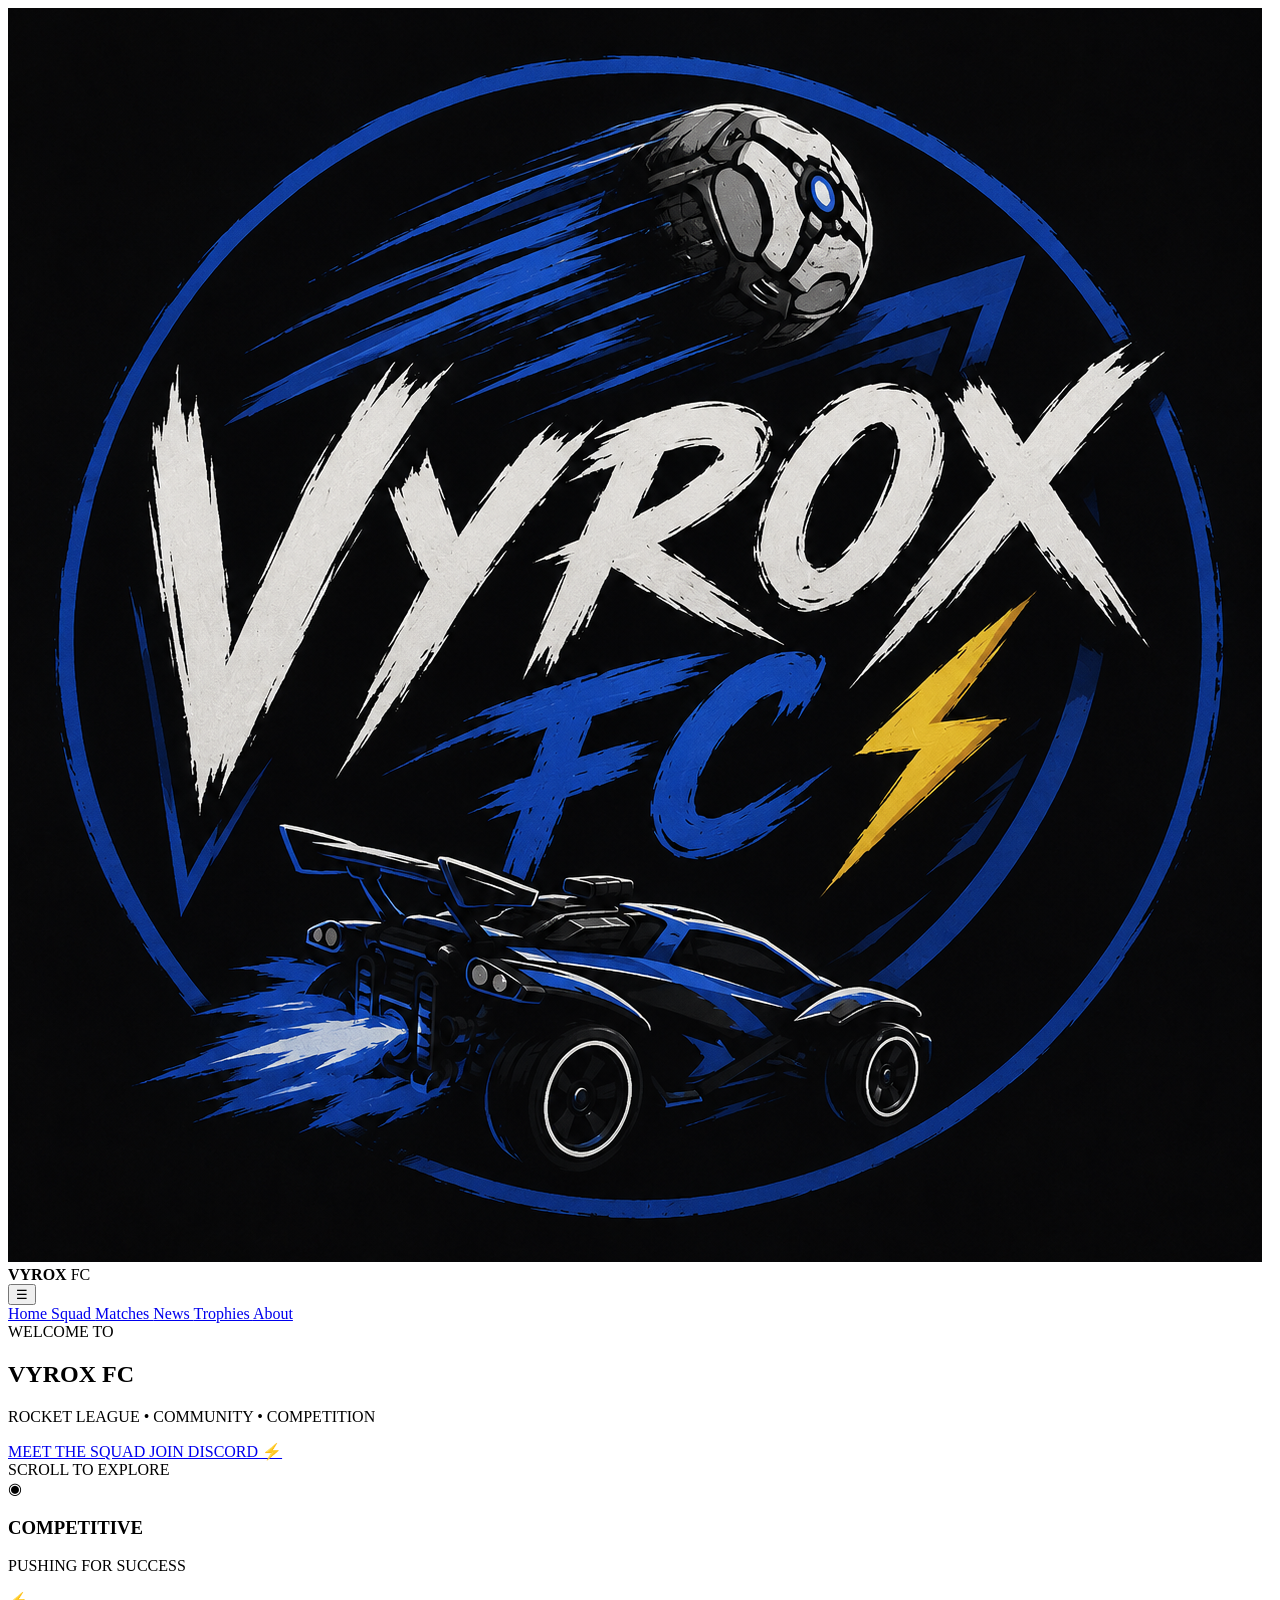
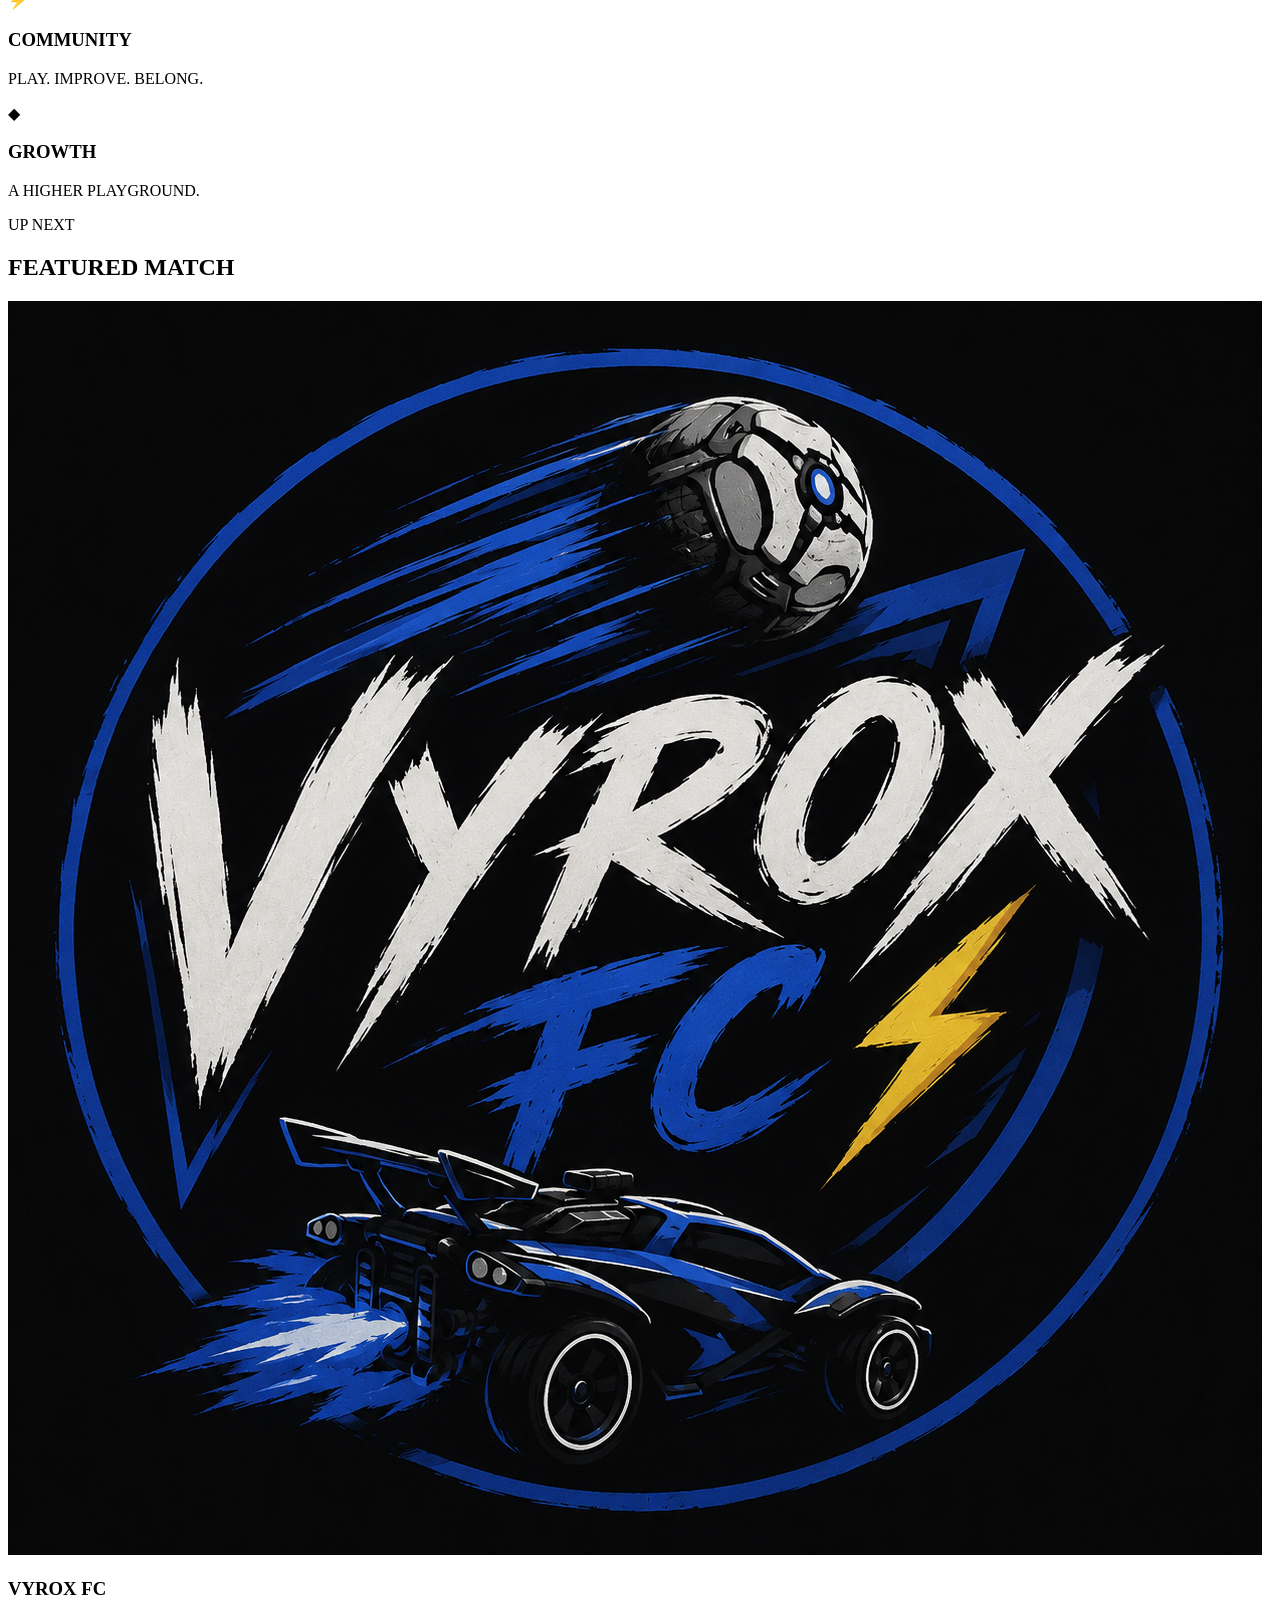
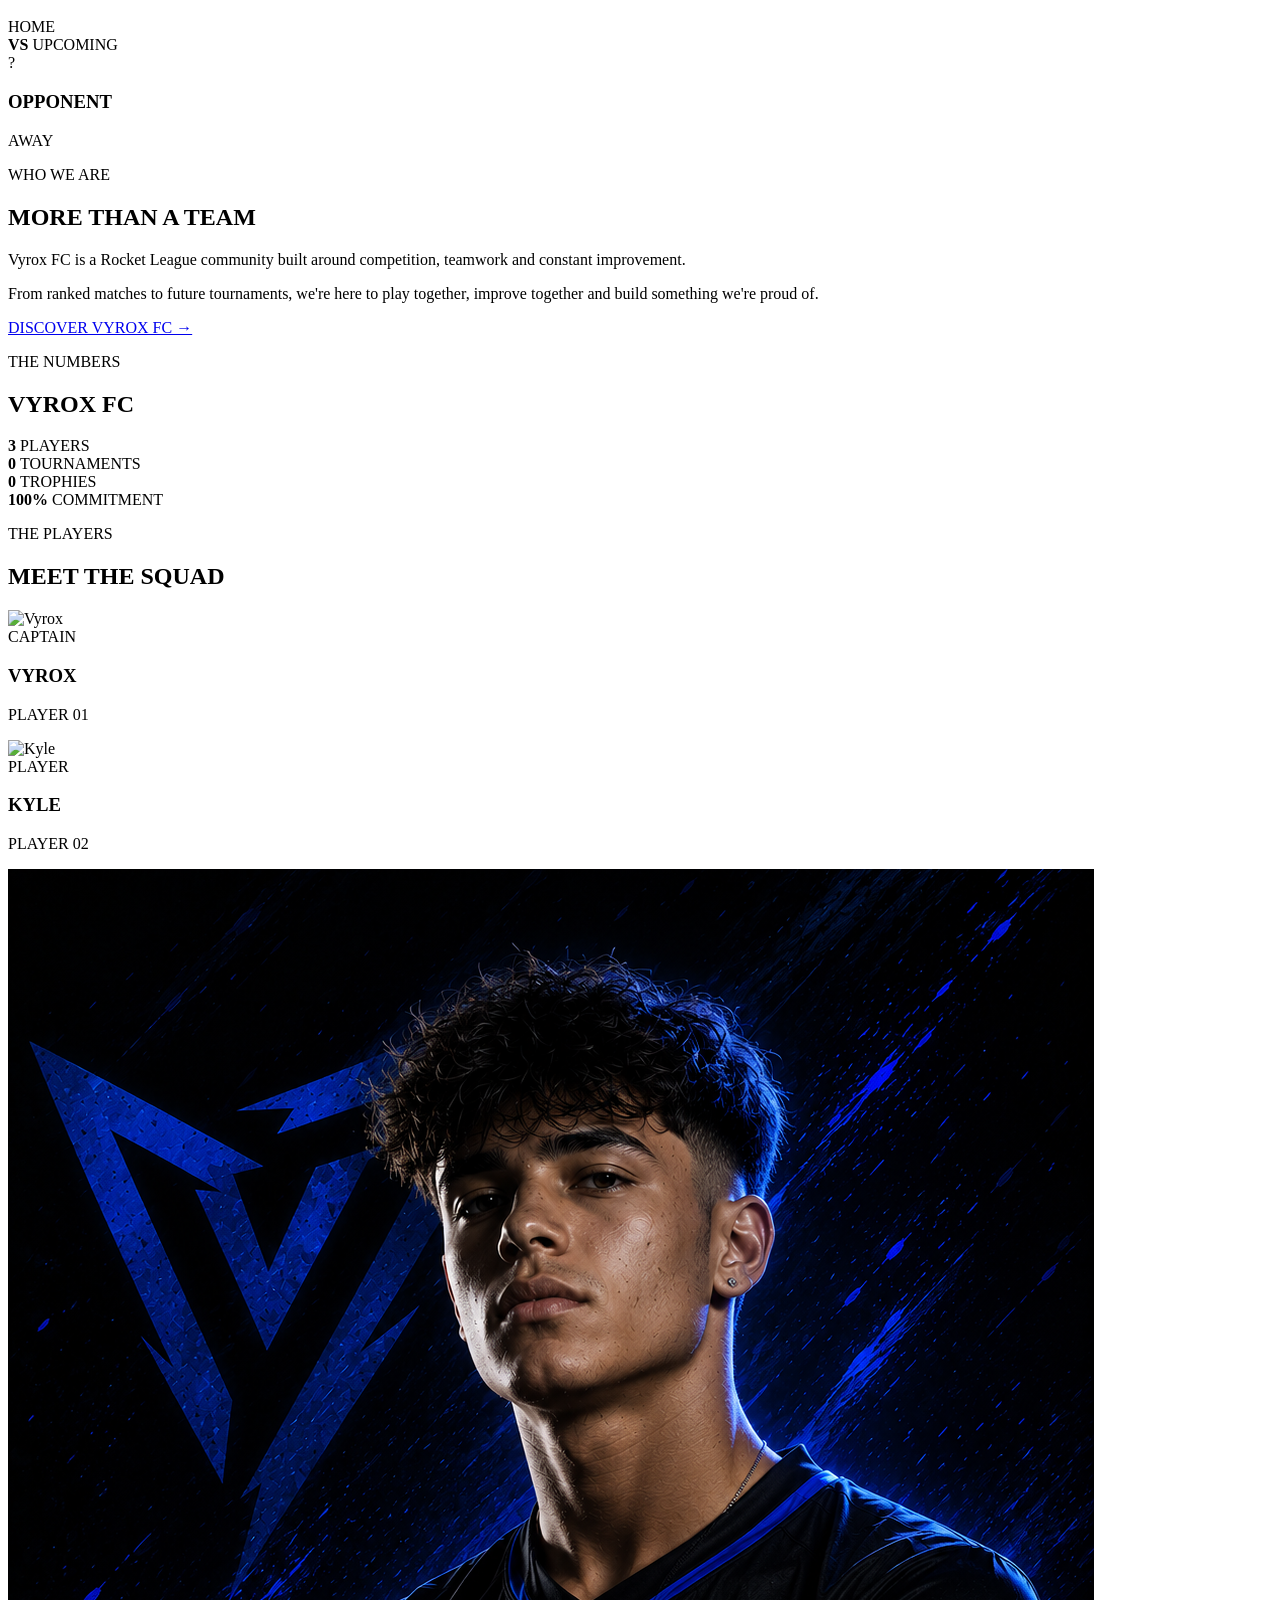
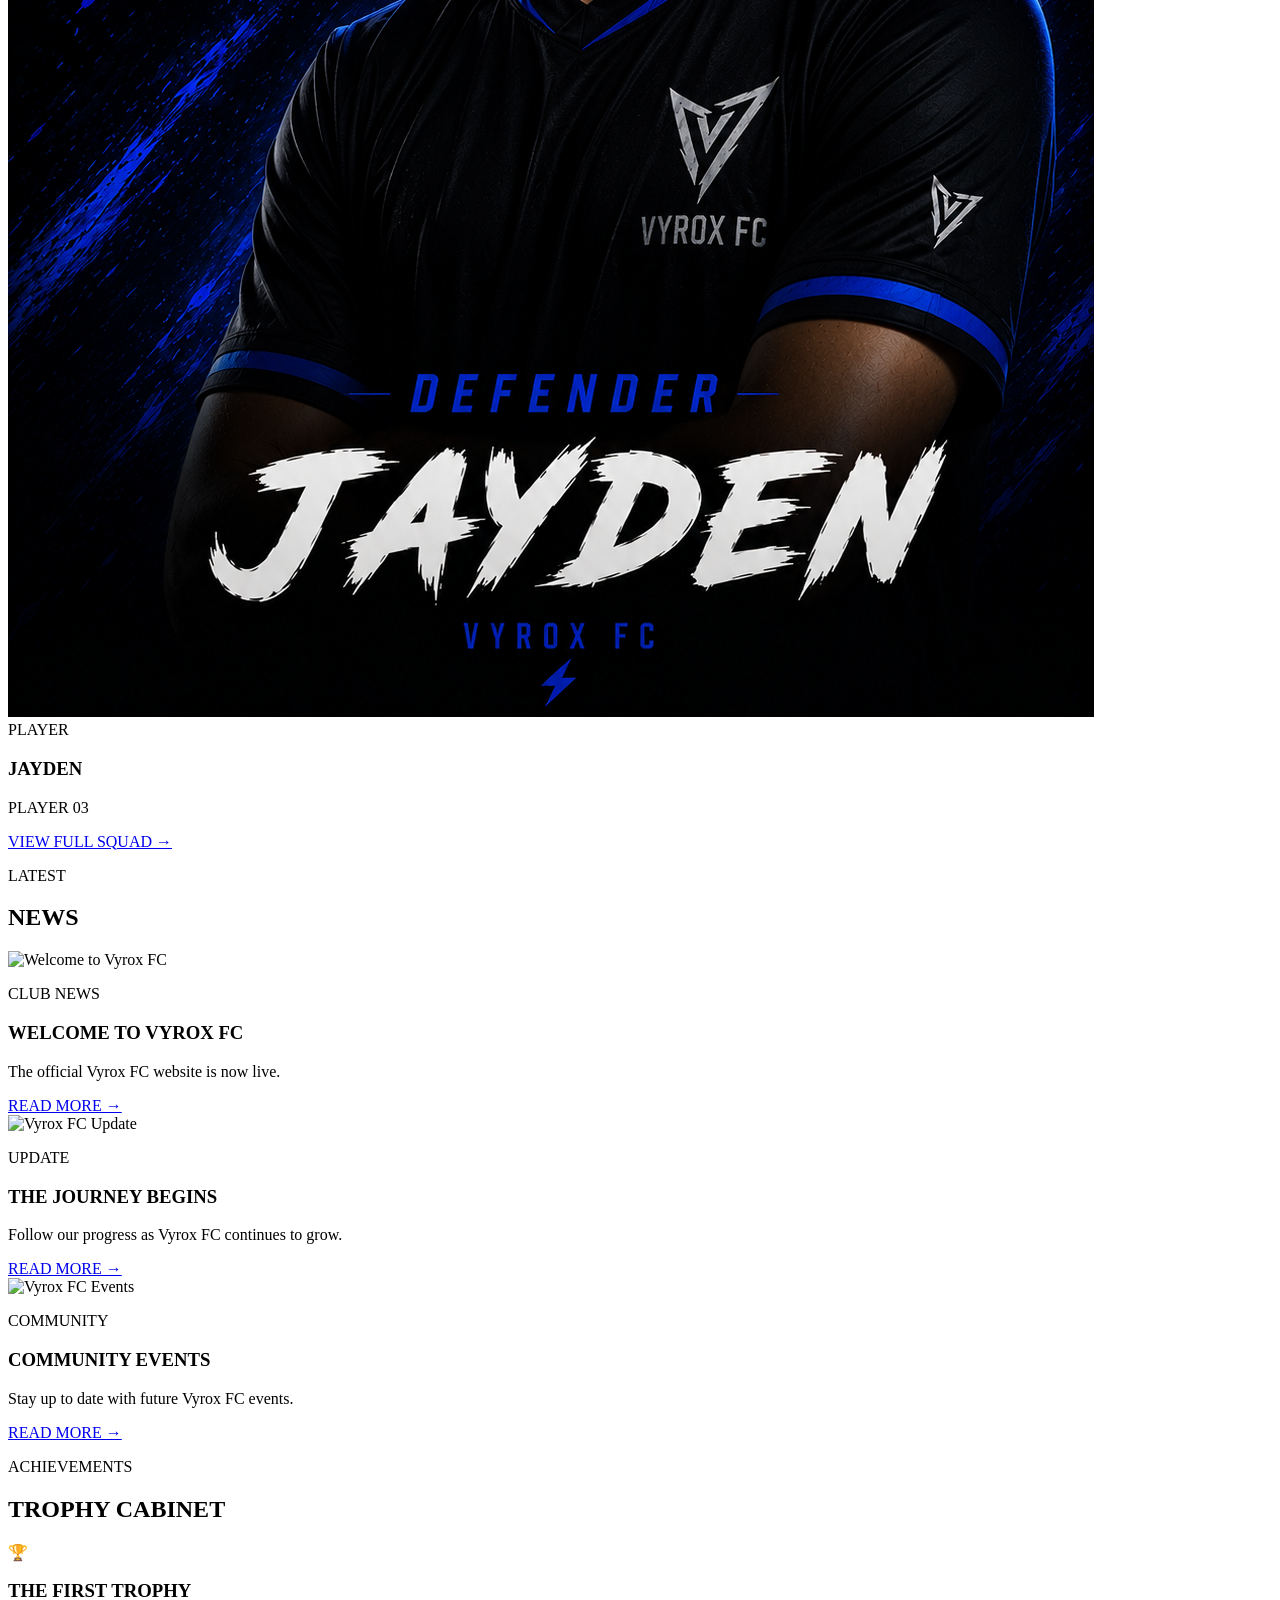
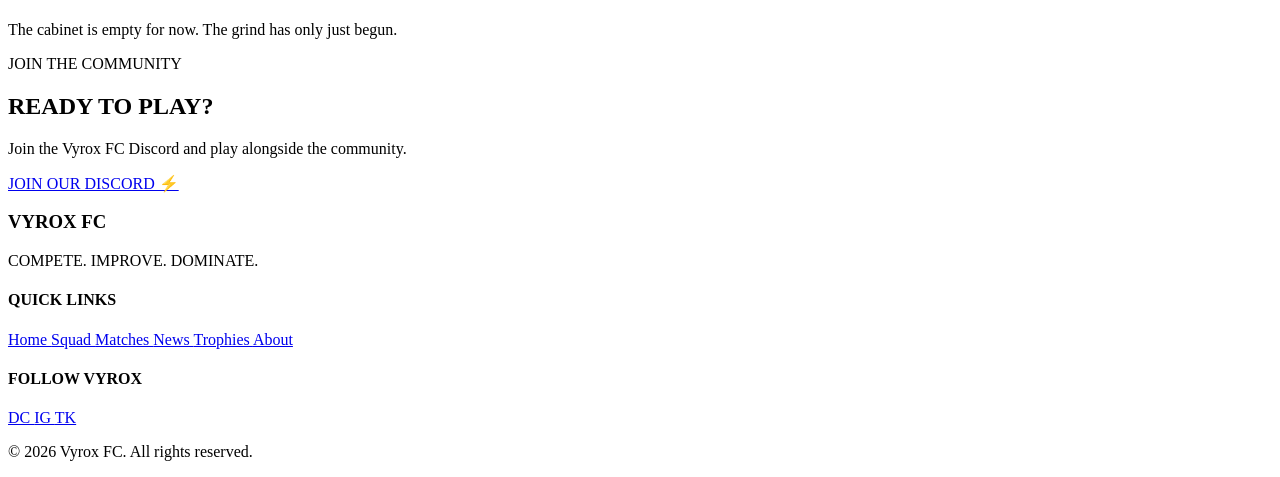
==== index.html @ d08faeb5 "Rename Index.html to index.html" ====
<!DOCTYPE html>
<html lang="en">

<head>
    <meta charset="UTF-8">

    <meta name="viewport"
        content="width=device-width, initial-scale=1.0">

    <title>Vyrox FC | Home</title>

    <link rel="stylesheet"
        href="css/Style.css">
</head>


<body>

<!-- =====================================================
     NAVIGATION
     ===================================================== -->

<nav>

    <div class="logo">

        <img src="Images/vyrox-logo.png"
            alt="Vyrox FC Logo">

        <div class="logo-wordmark">

            <strong>VYROX</strong>

            <span>FC</span>

        </div>

    </div>


    <button class="menu-toggle"
        onclick="toggleMenu()"
        aria-label="Open menu">

        ☰

    </button>


    <div class="nav-links"
        id="navLinks">

        <a href="index.html"
            class="active">
            Home
        </a>

        <a href="squad.html">
            Squad
        </a>

        <a href="matches.html">
            Matches
        </a>

        <a href="news.html">
            News
        </a>

        <a href="trophies.html">
            Trophies
        </a>

        <a href="about.html">
            About
        </a>

    </div>

</nav>


<!-- =====================================================
     HERO
     ===================================================== -->

<section class="hero">

    <div class="hero-background"></div>

    <div class="hero-glow"></div>


    <div class="hero-content reveal">

        <div class="hero-small">
            WELCOME TO
        </div>


        <h1>
            VYROX <span>FC</span>
        </h1>


        <p class="hero-tagline">
            ROCKET LEAGUE • COMMUNITY • COMPETITION
        </p>


        <div class="hero-buttons">

            <a href="squad.html"
                class="hero-button">
                MEET THE SQUAD
            </a>


            <a href="https://discord.gg/BuB2bfwPV"
                class="hero-button secondary-button"
                target="_blank">

                JOIN DISCORD ⚡

            </a>

        </div>

    </div>


    <div class="hero-car">

        <div class="car-glow"></div>

        <div class="car-shape"></div>

        <div class="boost-effect"></div>

    </div>


    <div class="hero-scroll">

        <span>
            SCROLL TO EXPLORE
        </span>

        <div></div>

    </div>

</section>


<!-- =====================================================
     FEATURE STRIP
     ===================================================== -->

<section class="feature-strip">

    <div class="feature-item">

        <div class="feature-icon">
            ◉
        </div>

        <div>

            <h3>
                COMPETITIVE
            </h3>

            <p>
                PUSHING FOR SUCCESS
            </p>

        </div>

    </div>


    <div class="feature-item">

        <div class="feature-icon">
            ⚡
        </div>

        <div>

            <h3>
                COMMUNITY
            </h3>

            <p>
                PLAY. IMPROVE. BELONG.
            </p>

        </div>

    </div>


    <div class="feature-item">

        <div class="feature-icon">
            ◆
        </div>

        <div>

            <h3>
                GROWTH
            </h3>

            <p>
                A HIGHER PLAYGROUND.
            </p>

        </div>

    </div>

</section>


<!-- =====================================================
     FEATURED MATCH
     ===================================================== -->

<section class="featured-match">

    <div class="featured-match-content">

        <p class="section-label">
            UP NEXT
        </p>

        <h2>
            FEATURED MATCH
        </h2>


        <div class="featured-teams">


            <div class="featured-team">

                <img src="Images/vyrox-logo.png"
                    alt="Vyrox FC">

                <h3>
                    VYROX FC
                </h3>

                <span>
                    HOME
                </span>

            </div>


            <div class="featured-vs">

                <strong>
                    VS
                </strong>

                <span>
                    UPCOMING
                </span>

            </div>


            <div class="featured-team">

                <div class="opponent-logo">
                    ?
                </div>

                <h3>
                    OPPONENT
                </h3>

                <span>
                    AWAY
                </span>

            </div>

        </div>

    </div>

</section>


<!-- =====================================================
     ABOUT
     ===================================================== -->

<section class="about-preview">

    <div class="about-content">

        <p class="section-label">
            WHO WE ARE
        </p>

        <h2>
            MORE THAN A TEAM
        </h2>

        <p>
            Vyrox FC is a Rocket League community built around
            competition, teamwork and constant improvement.
        </p>

        <p>
            From ranked matches to future tournaments, we're
            here to play together, improve together and build
            something we're proud of.
        </p>

        <a href="about.html"
            class="learn-button">

            DISCOVER VYROX FC →

        </a>

    </div>

</section>


<!-- =====================================================
     STATS
     ===================================================== -->

<section class="stats-section">

    <p class="section-label">
        THE NUMBERS
    </p>

    <h2>
        VYROX FC
    </h2>


    <div class="stats-container">

        <div class="stat-box">

            <strong>
                3
            </strong>

            <span>
                PLAYERS
            </span>

        </div>


        <div class="stat-box">

            <strong>
                0
            </strong>

            <span>
                TOURNAMENTS
            </span>

        </div>


        <div class="stat-box">

            <strong>
                0
            </strong>

            <span>
                TROPHIES
            </span>

        </div>


        <div class="stat-box">

            <strong>
                100%
            </strong>

            <span>
                COMMITMENT
            </span>

        </div>

    </div>

</section>


<!-- =====================================================
     SQUAD
     ===================================================== -->

<section class="squad-preview">

    <p class="section-label">
        THE PLAYERS
    </p>

    <h2>
        MEET THE SQUAD
    </h2>


    <div class="squad-container">


        <div class="player-card">

            <div class="player-image">

                <img src="Images/players/Vyrox.png"
                    alt="Vyrox">

            </div>

            <div class="player-info">

                <span class="player-role">
                    CAPTAIN
                </span>

                <h3>
                    VYROX
                </h3>

                <p>
                    PLAYER 01
                </p>

            </div>

        </div>


        <div class="player-card">

            <div class="player-image">

                <img src="Images/players/kyle.png"
                    alt="Kyle">

            </div>

            <div class="player-info">

                <span class="player-role">
                    PLAYER
                </span>

                <h3>
                    KYLE
                </h3>

                <p>
                    PLAYER 02
                </p>

            </div>

        </div>


        <div class="player-card">

            <div class="player-image">

                <img src="Images/players/Jayden.png"
                    alt="Jayden">

            </div>

            <div class="player-info">

                <span class="player-role">
                    PLAYER
                </span>

                <h3>
                    JAYDEN
                </h3>

                <p>
                    PLAYER 03
                </p>

            </div>

        </div>


    </div>


    <a href="squad.html"
        class="learn-button">

        VIEW FULL SQUAD →

    </a>

</section>


<!-- =====================================================
     NEWS
     ===================================================== -->

<section class="latest-news">

    <p class="section-label">
        LATEST
    </p>

    <h2>
        NEWS
    </h2>


    <div class="news-preview-container">


        <article class="news-preview">

            <div class="news-preview-image">

                <img src="images/news-welcome.jpg"
                    alt="Welcome to Vyrox FC">

            </div>

            <div class="news-preview-content">

                <p class="news-date">
                    CLUB NEWS
                </p>

                <h3>
                    WELCOME TO VYROX FC
                </h3>

                <p>
                    The official Vyrox FC website is now live.
                </p>

                <a href="news.html">
                    READ MORE →
                </a>

            </div>

        </article>


        <article class="news-preview">

            <div class="news-preview-image">

                <img src="images/news-update.jpg"
                    alt="Vyrox FC Update">

            </div>

            <div class="news-preview-content">

                <p class="news-date">
                    UPDATE
                </p>

                <h3>
                    THE JOURNEY BEGINS
                </h3>

                <p>
                    Follow our progress as Vyrox FC continues to grow.
                </p>

                <a href="news.html">
                    READ MORE →
                </a>

            </div>

        </article>


        <article class="news-preview">

            <div class="news-preview-image">

                <img src="images/news-events.jpg"
                    alt="Vyrox FC Events">

            </div>

            <div class="news-preview-content">

                <p class="news-date">
                    COMMUNITY
                </p>

                <h3>
                    COMMUNITY EVENTS
                </h3>

                <p>
                    Stay up to date with future Vyrox FC events.
                </p>

                <a href="news.html">
                    READ MORE →
                </a>

            </div>

        </article>


    </div>

</section>


<!-- =====================================================
     TROPHIES
     ===================================================== -->

<section class="trophies-preview">

    <p class="section-label">
        ACHIEVEMENTS
    </p>

    <h2>
        TROPHY CABINET
    </h2>


    <div class="trophy-container">

        <div class="trophy-card">

            <div class="trophy-icon">
                🏆
            </div>

            <h3>
                THE FIRST TROPHY
            </h3>

            <p>
                The cabinet is empty for now.
                The grind has only just begun.
            </p>

        </div>

    </div>

</section>


<!-- =====================================================
     DISCORD
     ===================================================== -->

<section class="discord-section">

    <div class="discord-content">

        <p class="section-label">
            JOIN THE COMMUNITY
        </p>

        <h2>
            READY TO PLAY?
        </h2>

        <p>
            Join the Vyrox FC Discord and play alongside
            the community.
        </p>

        <a href="https://discord.gg/BuB2bfwPV"
            class="discord-button"
            target="_blank">

            JOIN OUR DISCORD ⚡

        </a>

    </div>

</section>


<!-- =====================================================
     FOOTER
     ===================================================== -->

<footer>

    <div class="footer-content">


        <div class="footer-brand">

            <h3>
                VYROX FC
            </h3>

            <p>
                COMPETE. IMPROVE. DOMINATE.
            </p>

        </div>


        <div class="footer-links">

            <h4>
                QUICK LINKS
            </h4>

            <a href="index.html">
                Home
            </a>

            <a href="squad.html">
                Squad
            </a>

            <a href="matches.html">
                Matches
            </a>

            <a href="news.html">
                News
            </a>

            <a href="trophies.html">
                Trophies
            </a>

            <a href="about.html">
                About
            </a>

        </div>


        <div class="footer-social">

            <h4>
                FOLLOW VYROX
            </h4>

            <div class="social-icons">

                <a href="#">
                    DC
                </a>

                <a href="#">
                    IG
                </a>

                <a href="#">
                    TK
                </a>

            </div>

        </div>


    </div>


    <div class="footer-bottom">

        <p>
            © 2026 Vyrox FC. All rights reserved.
        </p>

    </div>

</footer>


<script src="js/script.js"></script>

</body>

</html>
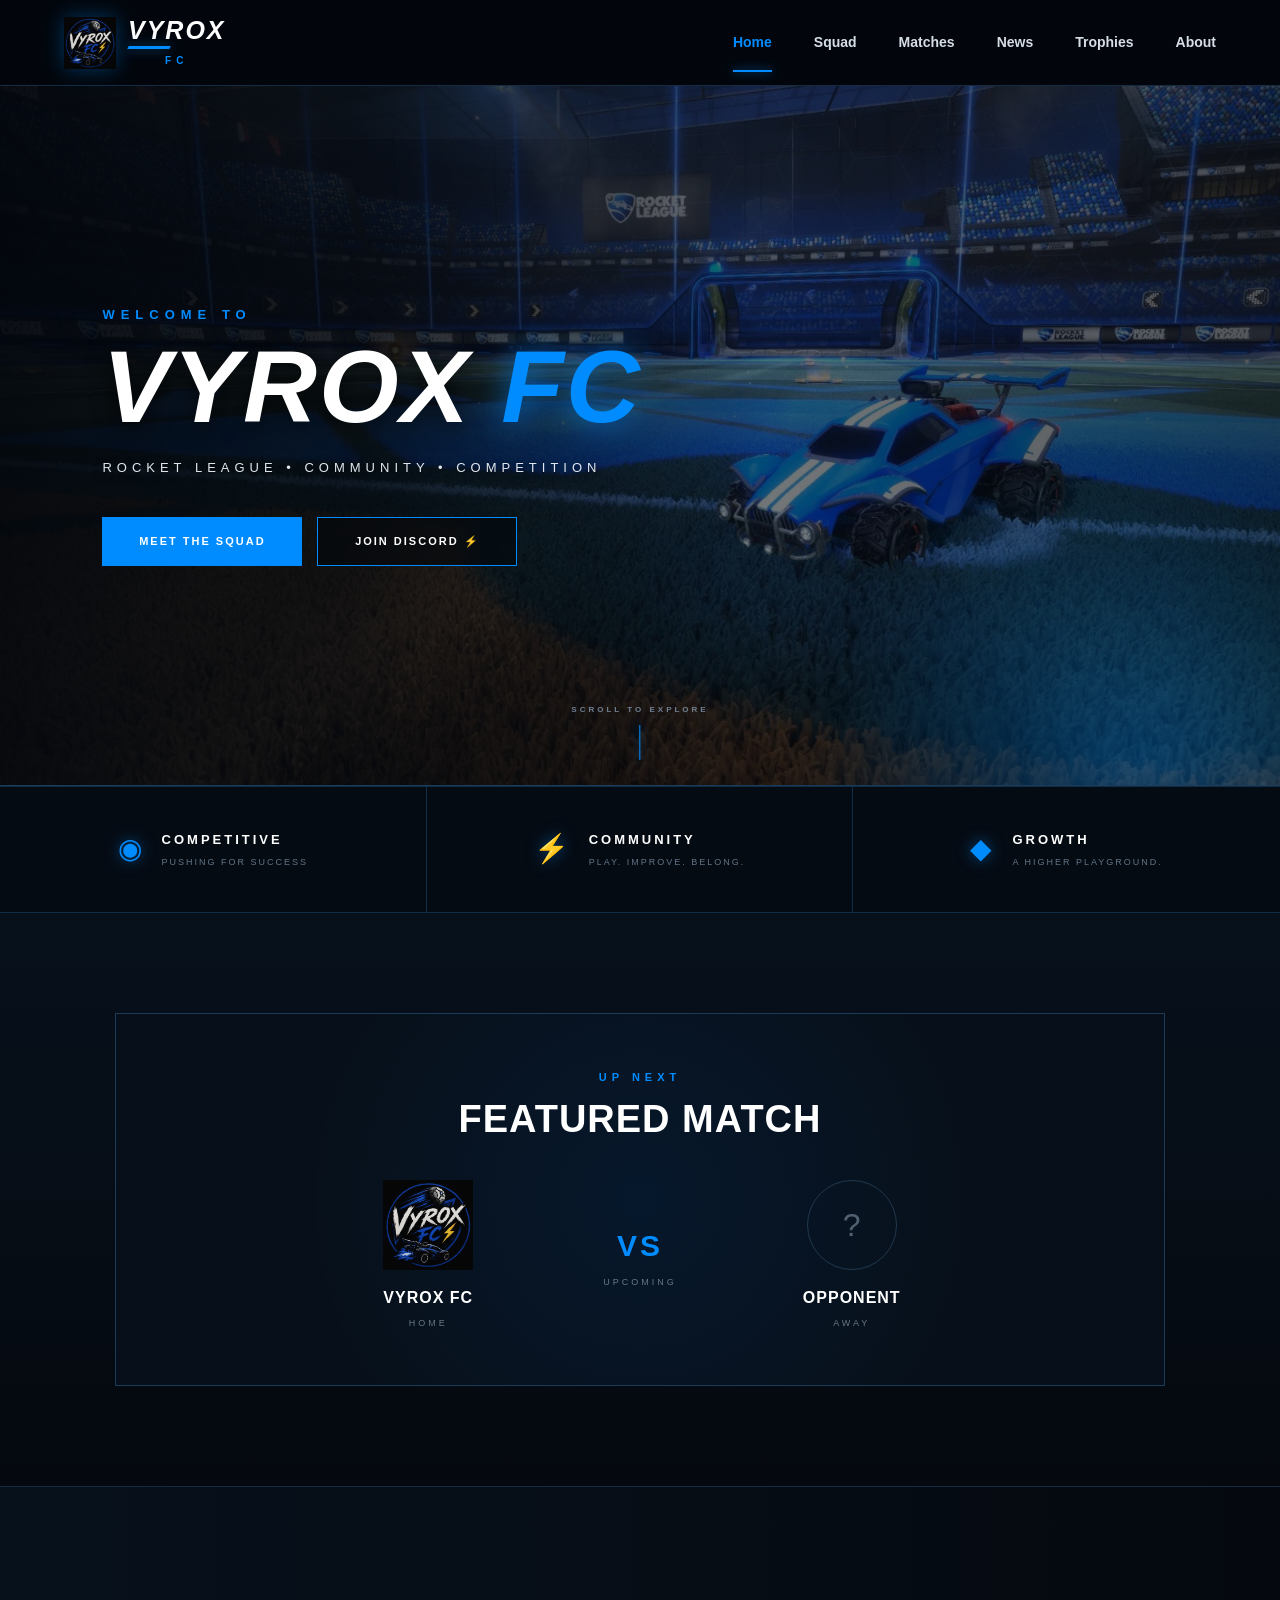
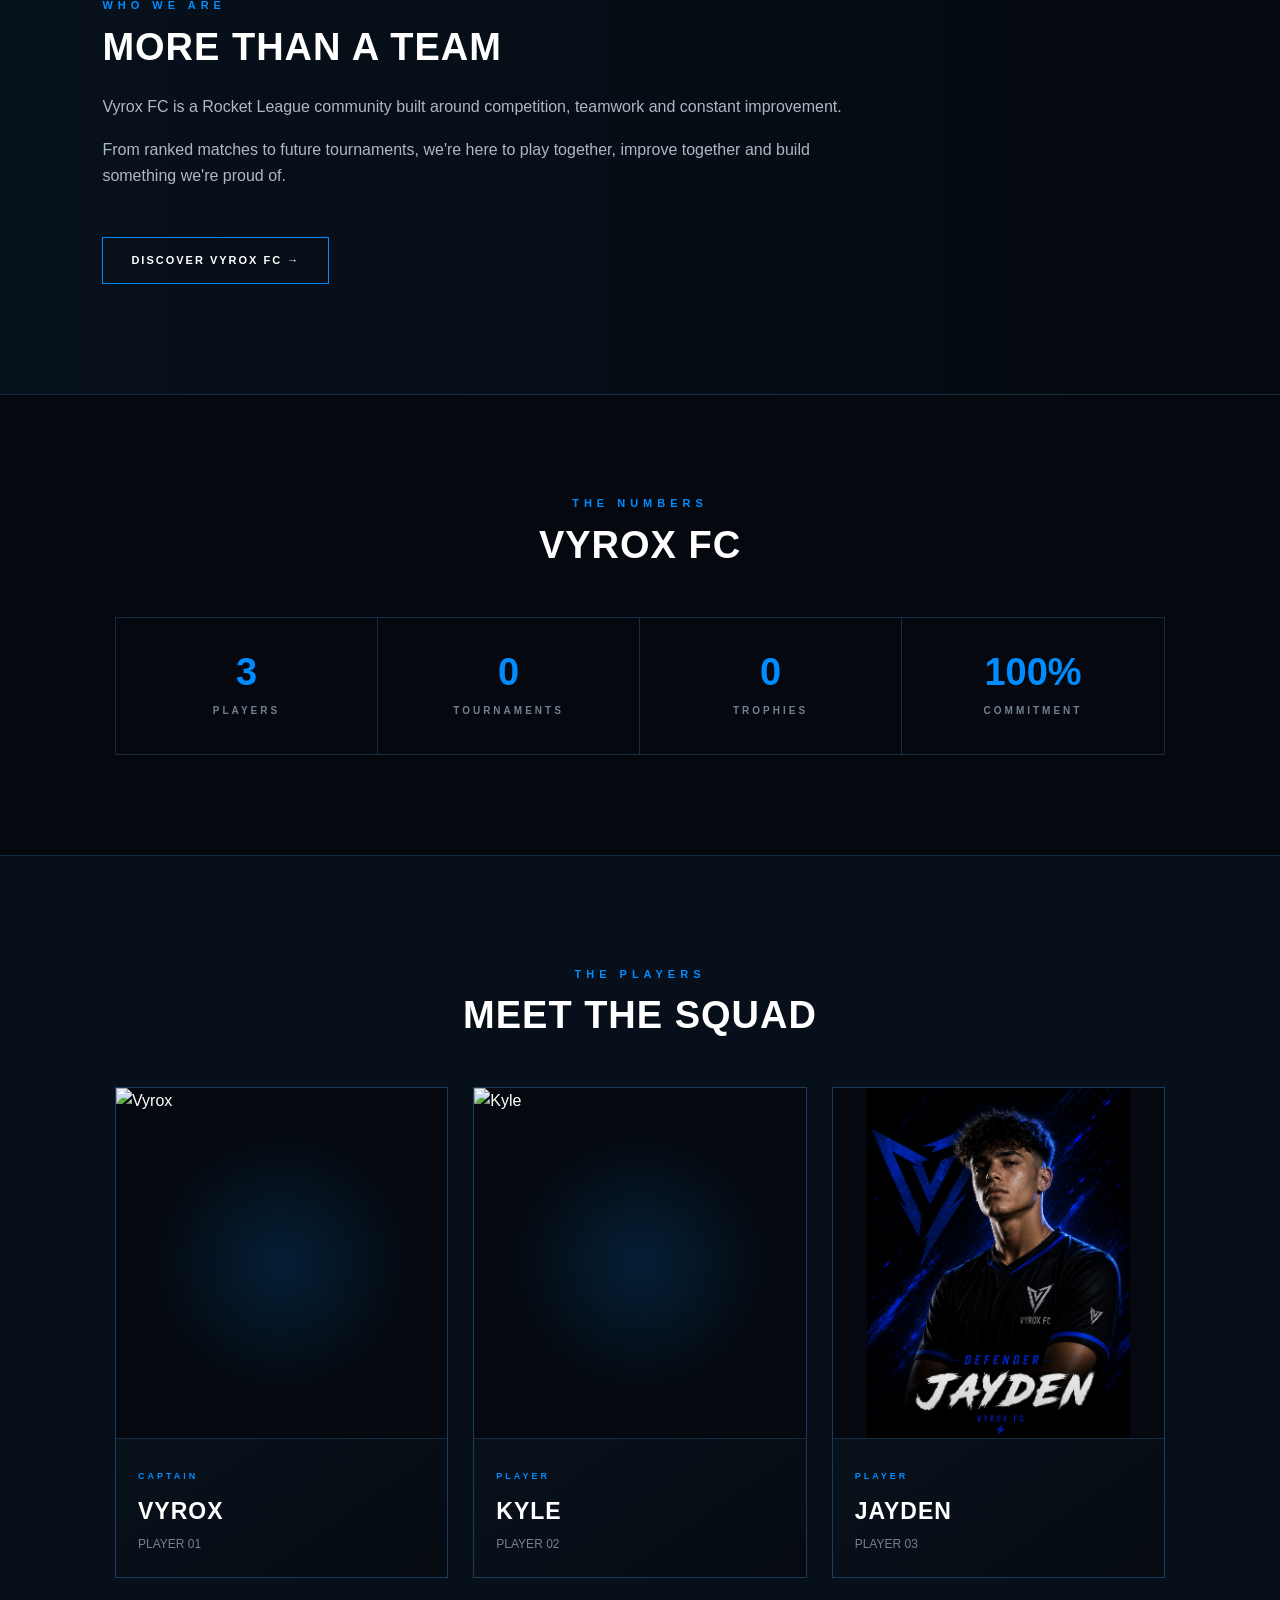
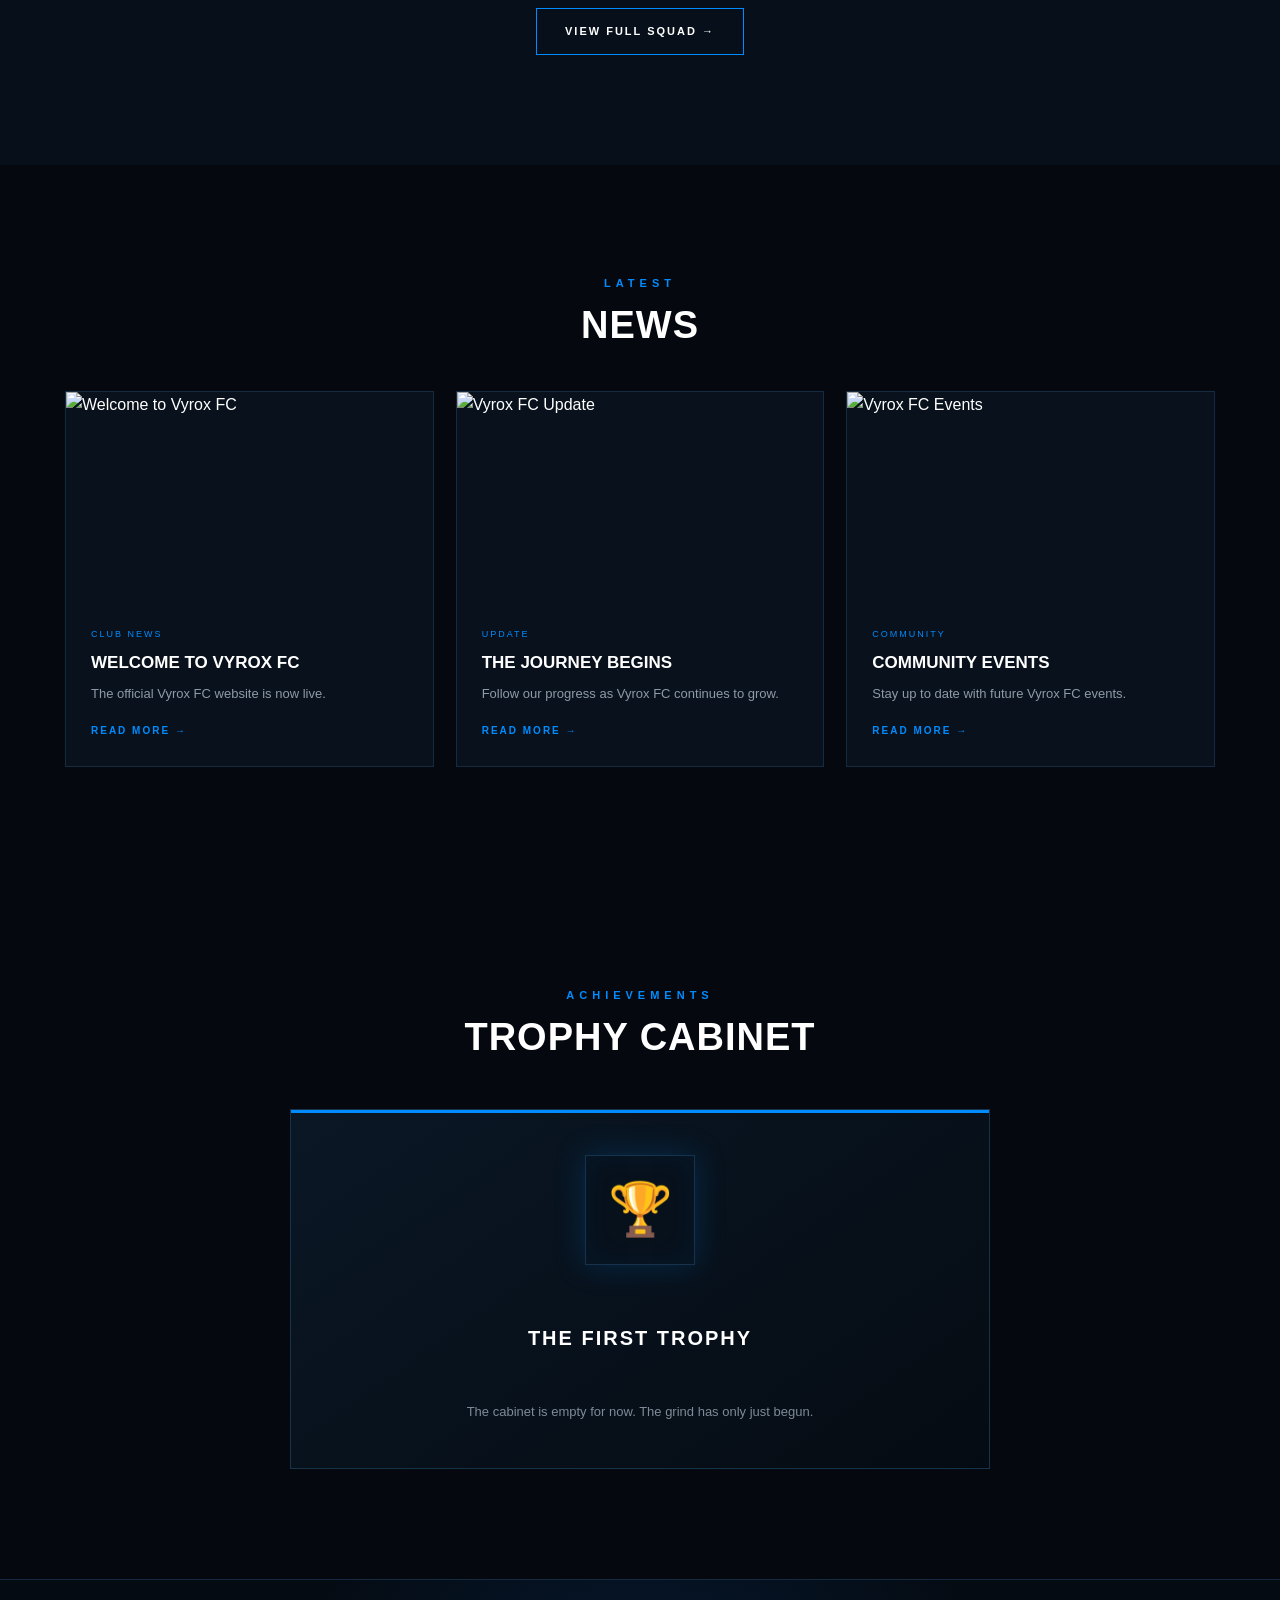
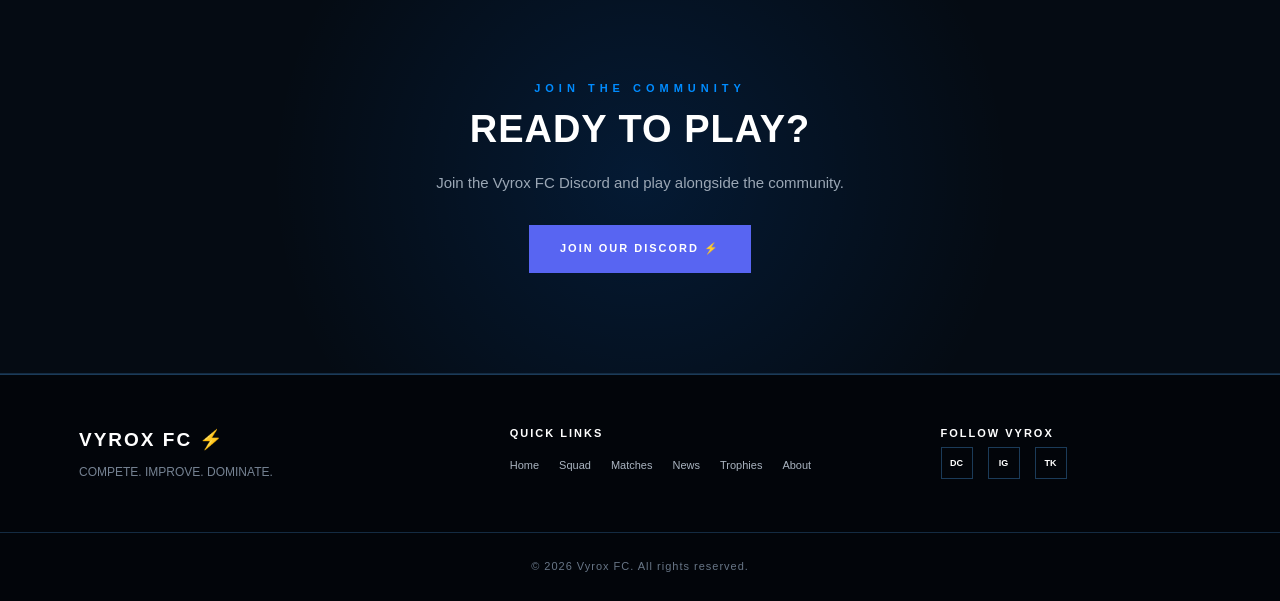
==== commit 8de2051d: "Update index.html" ====
--- a/index.html
+++ b/index.html
@@ -10,7 +10,7 @@
     <title>Vyrox FC | Home</title>
 
     <link rel="stylesheet"
-        href="css/Style.css">
+        href="Css/Style.css">
 </head>
 
 
--- a/Css/Style.css
+++ b/Css/Style.css
@@ -0,0 +1,2526 @@
+/* =========================================================
+   VYROX FC
+   OFFICIAL WEBSITE
+   MASTER STYLESHEET
+   ========================================================= */
+
+
+/* =========================================================
+   RESET
+   ========================================================= */
+
+* {
+    margin: 0;
+    padding: 0;
+    box-sizing: border-box;
+}
+
+html {
+    scroll-behavior: smooth;
+}
+
+body {
+    background: #03070d;
+    color: #ffffff;
+    font-family: Arial, Helvetica, sans-serif;
+    line-height: 1.6;
+    overflow-x: hidden;
+}
+
+img {
+    max-width: 100%;
+    display: block;
+}
+
+a {
+    color: inherit;
+    text-decoration: none;
+}
+
+button {
+    font-family: inherit;
+}
+
+
+/* =========================================================
+   COLOURS
+   ========================================================= */
+
+:root {
+    --blue: #008cff;
+    --blue-light: #24a4ff;
+    --blue-dark: #071525;
+
+    --background: #03070d;
+    --background-light: #07101a;
+    --card: #08131f;
+
+    --border: #142b42;
+    --border-light: #1b3b59;
+
+    --white: #ffffff;
+    --text: #d9e1e9;
+    --muted: #7d8b9a;
+}
+
+
+/* =========================================================
+   GENERAL SECTIONS
+   ========================================================= */
+
+section {
+    position: relative;
+    width: 100%;
+}
+
+.section-label {
+    display: block;
+
+    margin-bottom: 12px;
+
+    color: var(--blue);
+
+    font-size: 11px;
+    font-weight: 700;
+
+    letter-spacing: 5px;
+
+    text-transform: uppercase;
+}
+
+section h2 {
+    color: var(--white);
+
+    font-size: 38px;
+    font-weight: 800;
+
+    line-height: 1.1;
+
+    letter-spacing: 1px;
+
+    text-transform: uppercase;
+}
+
+.learn-button {
+    display: inline-flex;
+
+    align-items: center;
+    justify-content: center;
+
+    margin-top: 30px;
+
+    padding: 14px 28px;
+
+    border: 1px solid var(--blue);
+
+    color: var(--white);
+
+    font-size: 11px;
+    font-weight: 700;
+
+    letter-spacing: 2px;
+
+    transition: 0.3s ease;
+}
+
+.learn-button:hover {
+    background: var(--blue);
+
+    box-shadow:
+        0 0 30px rgba(0, 140, 255, 0.25);
+
+    transform: translateY(-3px);
+}
+
+
+/* =========================================================
+   NAVIGATION
+   ========================================================= */
+
+nav {
+    position: sticky;
+
+    top: 0;
+
+    z-index: 1000;
+
+    width: 100%;
+
+    min-height: 86px;
+
+    padding: 0 5%;
+
+    display: flex;
+
+    align-items: center;
+
+    justify-content: space-between;
+
+    background: rgba(3, 7, 13, 0.97);
+
+    border-bottom: 1px solid var(--border);
+
+    backdrop-filter: blur(14px);
+}
+
+
+/* =========================================================
+   LOGO
+   ========================================================= */
+
+.logo {
+    display: flex;
+
+    align-items: center;
+
+    gap: 12px;
+
+    flex-shrink: 0;
+}
+
+.logo img {
+    width: 52px;
+    height: 52px;
+
+    object-fit: contain;
+
+    filter:
+        drop-shadow(
+            0 0 10px rgba(0, 140, 255, 0.35)
+        );
+}
+
+
+/* =========================================================
+   LOGO WORDMARK
+   ========================================================= */
+
+.logo-wordmark {
+    display: flex;
+
+    flex-direction: column;
+
+    align-items: center;
+
+    line-height: 0.8;
+}
+
+.logo-wordmark strong {
+    color: #ffffff;
+
+    font-size: 25px;
+    font-weight: 900;
+
+    font-style: italic;
+
+    letter-spacing: 2px;
+}
+
+.logo-wordmark strong::after {
+    content: "";
+
+    display: block;
+
+    width: 42px;
+    height: 3px;
+
+    margin-top: 6px;
+
+    background: var(--blue);
+
+    transform: skewX(-25deg);
+
+    box-shadow:
+        0 0 10px rgba(0, 140, 255, 0.55);
+}
+
+.logo-wordmark span {
+    margin-top: 8px;
+
+    color: var(--blue);
+
+    font-size: 10px;
+    font-weight: 900;
+
+    letter-spacing: 5px;
+}
+
+
+/* =========================================================
+   NAVIGATION LINKS
+   ========================================================= */
+
+.nav-links {
+    display: flex;
+
+    align-items: center;
+
+    gap: 42px;
+}
+
+.nav-links a {
+    position: relative;
+
+    padding: 31px 0;
+
+    color: #d6dee7;
+
+    font-size: 14px;
+    font-weight: 600;
+
+    transition: 0.3s ease;
+}
+
+.nav-links a:hover {
+    color: var(--blue);
+}
+
+.nav-links a.active {
+    color: var(--blue);
+}
+
+.nav-links a::after {
+    content: "";
+
+    position: absolute;
+
+    left: 0;
+    bottom: 13px;
+
+    width: 0;
+    height: 2px;
+
+    background: var(--blue);
+
+    box-shadow:
+        0 0 10px rgba(0, 140, 255, 0.75);
+
+    transition: width 0.3s ease;
+}
+
+.nav-links a:hover::after,
+.nav-links a.active::after {
+    width: 100%;
+}
+
+
+/* =========================================================
+   MOBILE MENU
+   ========================================================= */
+
+.menu-toggle {
+    display: none;
+
+    background: transparent;
+
+    border: none;
+
+    color: #ffffff;
+
+    font-size: 28px;
+
+    cursor: pointer;
+}
+
+
+/* =========================================================
+   HOME HERO
+   ========================================================= */
+
+.hero {
+    position: relative;
+
+    min-height: 700px;
+
+    display: flex;
+
+    align-items: center;
+
+    overflow: hidden;
+
+    background-image:
+        url("../Images/rocket-league-bg.png");
+
+    background-size: cover;
+
+    background-position: center center;
+
+    background-repeat: no-repeat;
+
+    border-bottom: 1px solid var(--border-light);
+}
+
+
+/* Dark overlay */
+
+.hero-background {
+    position: absolute;
+
+    inset: 0;
+
+    z-index: 1;
+
+    background:
+        linear-gradient(
+            90deg,
+            rgba(2, 6, 12, 0.96) 0%,
+            rgba(2, 6, 12, 0.88) 28%,
+            rgba(2, 6, 12, 0.55) 60%,
+            rgba(2, 6, 12, 0.68) 100%
+        );
+
+    pointer-events: none;
+}
+
+
+/* Blue lighting */
+
+.hero-glow {
+    position: absolute;
+
+    right: -200px;
+    bottom: -350px;
+
+    z-index: 2;
+
+    width: 700px;
+    height: 700px;
+
+    border-radius: 50%;
+
+    background:
+        radial-gradient(
+            circle,
+            rgba(0, 140, 255, 0.35),
+            transparent 65%
+        );
+
+    filter: blur(25px);
+
+    pointer-events: none;
+}
+
+
+/* Hero content */
+
+.hero-content {
+    position: relative;
+
+    z-index: 5;
+
+    width: 65%;
+
+    max-width: 950px;
+
+    padding-left: 8%;
+}
+
+.hero-small {
+    margin-bottom: 15px;
+
+    color: var(--blue);
+
+    font-size: 13px;
+    font-weight: 700;
+
+    letter-spacing: 6px;
+}
+
+.hero h1 {
+    color: #ffffff;
+
+    font-size: clamp(65px, 8vw, 115px);
+
+    font-weight: 900;
+
+    font-style: italic;
+
+    line-height: 0.9;
+
+    letter-spacing: 2px;
+
+    text-shadow:
+        0 4px 25px rgba(0, 0, 0, 0.8);
+}
+
+.hero h1 span {
+    color: var(--blue);
+
+    text-shadow:
+        0 0 30px rgba(0, 140, 255, 0.65);
+}
+
+.hero-tagline {
+    margin-top: 25px;
+
+    color: #e1e7ed;
+
+    font-size: 13px;
+
+    letter-spacing: 5px;
+
+    text-shadow:
+        0 2px 10px rgba(0, 0, 0, 0.8);
+}
+
+
+/* =========================================================
+   HERO BUTTONS
+   ========================================================= */
+
+.hero-buttons {
+    display: flex;
+
+    gap: 15px;
+
+    margin-top: 38px;
+}
+
+.hero-button {
+    display: inline-flex;
+
+    align-items: center;
+    justify-content: center;
+
+    min-width: 200px;
+
+    padding: 15px 25px;
+
+    background: var(--blue);
+
+    border: 1px solid var(--blue);
+
+    color: #ffffff;
+
+    font-size: 11px;
+    font-weight: 700;
+
+    letter-spacing: 2px;
+
+    transition: 0.3s ease;
+}
+
+.hero-button:hover {
+    background: #ffffff;
+
+    border-color: #ffffff;
+
+    color: #03070d;
+
+    transform: translateY(-3px);
+
+    box-shadow:
+        0 0 35px rgba(0, 140, 255, 0.4);
+}
+
+.secondary-button {
+    background: rgba(3, 7, 13, 0.6);
+
+    backdrop-filter: blur(6px);
+}
+
+
+/* Hide old fake car */
+
+.hero-car {
+    display: none;
+}
+
+.car-glow,
+.car-shape,
+.boost-effect {
+    display: none;
+}
+
+
+/* =========================================================
+   HERO SCROLL
+   ========================================================= */
+
+.hero-scroll {
+    position: absolute;
+
+    left: 50%;
+    bottom: 25px;
+
+    z-index: 6;
+
+    display: flex;
+
+    flex-direction: column;
+
+    align-items: center;
+
+    gap: 8px;
+
+    transform: translateX(-50%);
+
+    color: #718092;
+
+    font-size: 8px;
+    font-weight: 700;
+
+    letter-spacing: 3px;
+}
+
+.hero-scroll div {
+    width: 1px;
+    height: 35px;
+
+    background: var(--blue);
+
+    box-shadow:
+        0 0 10px rgba(0, 140, 255, 0.7);
+}
+
+
+/* =========================================================
+   FEATURE STRIP
+   ========================================================= */
+
+.feature-strip {
+    display: grid;
+
+    grid-template-columns:
+        repeat(3, 1fr);
+
+    background: #050b13;
+
+    border-top: 1px solid #102d47;
+    border-bottom: 1px solid #102d47;
+}
+
+.feature-item {
+    min-height: 125px;
+
+    display: flex;
+
+    align-items: center;
+    justify-content: center;
+
+    gap: 20px;
+
+    border-right: 1px solid #102d47;
+}
+
+.feature-item:last-child {
+    border-right: none;
+}
+
+.feature-icon {
+    color: var(--blue);
+
+    font-size: 28px;
+
+    text-shadow:
+        0 0 15px rgba(0, 140, 255, 0.5);
+}
+
+.feature-item h3 {
+    font-size: 13px;
+
+    letter-spacing: 3px;
+}
+
+.feature-item p {
+    margin-top: 4px;
+
+    color: #627487;
+
+    font-size: 9px;
+
+    letter-spacing: 2px;
+}
+
+
+/* =========================================================
+   FEATURED MATCH
+   ========================================================= */
+
+.featured-match {
+    padding: 100px 5%;
+
+    background:
+        linear-gradient(
+            180deg,
+            #07111c,
+            #05090f
+        );
+
+    border-bottom: 1px solid var(--border);
+}
+
+.featured-match-content {
+    max-width: 1050px;
+
+    margin: auto;
+
+    padding: 55px 40px;
+
+    text-align: center;
+
+    background:
+        radial-gradient(
+            circle,
+            rgba(0, 119, 255, 0.08),
+            transparent 60%
+        ),
+        #07101a;
+
+    border: 1px solid var(--border-light);
+}
+
+.featured-match-content h2 {
+    margin-bottom: 40px;
+}
+
+.featured-teams {
+    display: flex;
+
+    align-items: center;
+    justify-content: center;
+
+    gap: 80px;
+}
+
+.featured-team {
+    width: 190px;
+
+    display: flex;
+
+    flex-direction: column;
+
+    align-items: center;
+}
+
+.featured-team img {
+    width: 90px;
+    height: 90px;
+
+    object-fit: contain;
+
+    margin-bottom: 15px;
+}
+
+.featured-team h3 {
+    font-size: 16px;
+
+    letter-spacing: 1px;
+}
+
+.featured-team span,
+.featured-vs span {
+    margin-top: 5px;
+
+    color: #697786;
+
+    font-size: 9px;
+
+    letter-spacing: 3px;
+}
+
+.featured-vs {
+    display: flex;
+
+    flex-direction: column;
+
+    align-items: center;
+}
+
+.featured-vs strong {
+    color: var(--blue);
+
+    font-size: 30px;
+
+    letter-spacing: 3px;
+}
+
+.opponent-logo {
+    width: 90px;
+    height: 90px;
+
+    display: flex;
+
+    align-items: center;
+    justify-content: center;
+
+    margin-bottom: 15px;
+
+    border: 1px solid #20384e;
+
+    border-radius: 50%;
+
+    color: #526171;
+
+    font-size: 32px;
+}
+
+
+/* =========================================================
+   ABOUT PREVIEW
+   ========================================================= */
+
+.about-preview {
+    padding: 110px 8%;
+
+    background:
+        linear-gradient(
+            90deg,
+            #07111c,
+            #05090f
+        );
+
+    border-bottom: 1px solid var(--border);
+}
+
+.about-content {
+    max-width: 760px;
+}
+
+.about-content h2 {
+    margin-bottom: 25px;
+}
+
+.about-content p:not(.section-label) {
+    margin-bottom: 18px;
+
+    color: #aeb8c4;
+
+    font-size: 16px;
+}
+
+
+/* =========================================================
+   STATS
+   ========================================================= */
+
+.stats-section {
+    padding: 100px 5%;
+
+    text-align: center;
+
+    background: #05090f;
+}
+
+.stats-container {
+    max-width: 1050px;
+
+    margin: 50px auto 0;
+
+    display: grid;
+
+    grid-template-columns:
+        repeat(4, 1fr);
+
+    border: 1px solid var(--border);
+}
+
+.stat-box {
+    padding: 35px 15px;
+
+    border-right: 1px solid var(--border);
+}
+
+.stat-box:last-child {
+    border-right: none;
+}
+
+.stat-box strong {
+    display: block;
+
+    color: var(--blue);
+
+    font-size: 38px;
+
+    line-height: 1;
+}
+
+.stat-box span {
+    display: block;
+
+    margin-top: 12px;
+
+    color: #718091;
+
+    font-size: 10px;
+
+    font-weight: 700;
+
+    letter-spacing: 3px;
+}
+
+
+/* =========================================================
+   RESULTS
+   ========================================================= */
+
+.results-section {
+    padding: 100px 5%;
+
+    text-align: center;
+
+    background: #07101a;
+
+    border-top: 1px solid var(--border);
+    border-bottom: 1px solid var(--border);
+}
+
+.results-container {
+    max-width: 1000px;
+
+    margin: 45px auto 0;
+
+    display: grid;
+
+    gap: 15px;
+}
+
+.result-card {
+    padding: 25px;
+
+    background: #05090f;
+
+    border: 1px solid var(--border);
+
+    transition: 0.3s ease;
+}
+
+.result-card:hover {
+    border-color: var(--blue);
+
+    transform: translateY(-3px);
+}
+
+.result-date {
+    color: #657383;
+
+    font-size: 9px;
+
+    letter-spacing: 3px;
+}
+
+.result-teams {
+    display: grid;
+
+    grid-template-columns:
+        1fr 120px 1fr;
+
+    align-items: center;
+
+    margin-top: 18px;
+}
+
+.result-teams h3 {
+    font-size: 15px;
+}
+
+.result-teams span {
+    color: #657383;
+
+    font-size: 9px;
+
+    letter-spacing: 2px;
+}
+
+.result-score strong {
+    display: block;
+
+    color: var(--blue);
+
+    font-size: 25px;
+}
+
+.result-score span {
+    font-size: 8px;
+}
+
+.win {
+    color: #65e68a;
+
+    font-weight: 700;
+
+    letter-spacing: 2px;
+}
+
+.loss {
+    color: #ff5d6c;
+
+    font-weight: 700;
+
+    letter-spacing: 2px;
+}
+
+
+/* =========================================================
+   NEWS PREVIEW
+   ========================================================= */
+
+.latest-news {
+    padding: 110px 5%;
+
+    text-align: center;
+
+    background: #05090f;
+}
+
+.news-preview-container {
+    max-width: 1150px;
+
+    margin: 45px auto 0;
+
+    display: grid;
+
+    grid-template-columns:
+        repeat(3, 1fr);
+
+    gap: 22px;
+}
+
+.news-preview {
+    overflow: hidden;
+
+    text-align: left;
+
+    background: #08111c;
+
+    border: 1px solid var(--border);
+
+    transition: 0.3s ease;
+}
+
+.news-preview:hover {
+    border-color: var(--blue);
+
+    transform: translateY(-6px);
+}
+
+.news-preview-image {
+    height: 210px;
+
+    overflow: hidden;
+}
+
+.news-preview-image img {
+    width: 100%;
+    height: 100%;
+
+    object-fit: cover;
+
+    transition: 0.5s ease;
+}
+
+.news-preview:hover img {
+    transform: scale(1.05);
+}
+
+.news-preview-content {
+    padding: 25px;
+}
+
+.news-date {
+    color: var(--blue);
+
+    font-size: 9px;
+
+    letter-spacing: 2px;
+}
+
+.news-preview-content h3 {
+    margin: 10px 0;
+
+    font-size: 17px;
+
+    line-height: 1.3;
+}
+
+.news-preview-content p:not(.news-date) {
+    color: #8e9aa8;
+
+    font-size: 13px;
+}
+
+.news-preview-content a {
+    display: inline-block;
+
+    margin-top: 18px;
+
+    color: var(--blue);
+
+    font-size: 10px;
+
+    font-weight: 700;
+
+    letter-spacing: 2px;
+}
+
+
+/* =========================================================
+   SQUAD PREVIEW
+   ========================================================= */
+
+.squad-preview {
+    padding: 110px 5%;
+
+    text-align: center;
+
+    background: #07101a;
+
+    border-top: 1px solid var(--border);
+}
+
+.squad-container {
+    max-width: 1050px;
+
+    margin: 50px auto 0;
+
+    display: grid;
+
+    grid-template-columns:
+        repeat(3, 1fr);
+
+    gap: 25px;
+}
+
+.player-card {
+    overflow: hidden;
+
+    text-align: left;
+
+    background:
+        linear-gradient(
+            145deg,
+            #0b1724,
+            #060b12
+        );
+
+    border: 1px solid var(--border-light);
+
+    transition: 0.3s ease;
+}
+
+.player-card:hover {
+    border-color: var(--blue);
+
+    transform: translateY(-7px);
+
+    box-shadow:
+        0 20px 45px rgba(0, 100, 255, 0.1);
+}
+
+.player-image {
+    height: 350px;
+
+    display: flex;
+
+    align-items: flex-end;
+    justify-content: center;
+
+    overflow: hidden;
+
+    background:
+        radial-gradient(
+            circle,
+            rgba(0, 140, 255, 0.16),
+            transparent 55%
+        ),
+        #05090f;
+}
+
+.player-image img {
+    width: 100%;
+    height: 100%;
+
+    object-fit: contain;
+
+    transition: 0.4s ease;
+}
+
+.player-card:hover .player-image img {
+    transform: scale(1.04);
+}
+
+.player-info {
+    padding: 22px;
+
+    border-top: 1px solid var(--border);
+}
+
+.player-role {
+    color: var(--blue);
+
+    font-size: 9px;
+
+    font-weight: 700;
+
+    letter-spacing: 3px;
+}
+
+.player-info h3 {
+    margin: 6px 0;
+
+    font-size: 23px;
+
+    letter-spacing: 1px;
+}
+
+.player-info > p:last-child {
+    color: #758292;
+
+    font-size: 12px;
+}
+
+
+/* =========================================================
+   TROPHIES
+   ========================================================= */
+
+.trophies-preview {
+    padding: 110px 5%;
+
+    text-align: center;
+
+    background: #05090f;
+}
+
+.trophy-container {
+    max-width: 700px;
+
+    margin: 50px auto 0;
+}
+
+.trophy-card {
+    padding: 50px 35px;
+
+    background:
+        radial-gradient(
+            circle,
+            rgba(0, 140, 255, 0.08),
+            transparent 60%
+        ),
+        #08111c;
+
+    border: 1px solid var(--border-light);
+}
+
+.trophy-icon {
+    margin-bottom: 20px;
+
+    font-size: 60px;
+
+    filter:
+        drop-shadow(
+            0 0 15px rgba(0, 140, 255, 0.2)
+        );
+}
+
+.trophy-card h3 {
+    font-size: 20px;
+
+    letter-spacing: 2px;
+}
+
+.trophy-card p {
+    max-width: 550px;
+
+    margin: 15px auto 0;
+
+    color: #7e8a99;
+
+    font-size: 13px;
+}
+
+
+/* =========================================================
+   DISCORD
+   ========================================================= */
+
+.discord-section {
+    padding: 100px 5%;
+
+    text-align: center;
+
+    background:
+        radial-gradient(
+            circle,
+            rgba(0, 119, 255, 0.14),
+            transparent 55%
+        ),
+        #050b13;
+
+    border-top: 1px solid var(--border);
+    border-bottom: 1px solid var(--border);
+}
+
+.discord-content {
+    max-width: 700px;
+
+    margin: auto;
+}
+
+.discord-content h2 {
+    margin-bottom: 20px;
+}
+
+.discord-content > p:not(.section-label) {
+    color: #9ba7b5;
+
+    font-size: 15px;
+}
+
+.discord-button {
+    display: inline-flex;
+
+    margin-top: 30px;
+
+    padding: 14px 30px;
+
+    background: #5865f2;
+
+    border: 1px solid #5865f2;
+
+    color: #ffffff;
+
+    font-size: 11px;
+
+    font-weight: 700;
+
+    letter-spacing: 2px;
+
+    transition: 0.3s ease;
+}
+
+.discord-button:hover {
+    transform: translateY(-3px);
+
+    box-shadow:
+        0 10px 30px rgba(88, 101, 242, 0.25);
+}
+
+
+/* =========================================================
+   PAGE HEADER
+   Used on Squad / Matches / News / Trophies / About
+   ========================================================= */
+
+.page-header {
+    min-height: 320px;
+
+    display: flex;
+
+    align-items: center;
+    justify-content: center;
+
+    text-align: center;
+
+    background:
+        linear-gradient(
+            90deg,
+            rgba(3, 7, 13, 0.94),
+            rgba(0, 74, 140, 0.2),
+            rgba(3, 7, 13, 0.94)
+        ),
+        radial-gradient(
+            circle at center,
+            rgba(0, 140, 255, 0.18),
+            transparent 55%
+        ),
+        #05090f;
+
+    border-bottom: 1px solid var(--border-light);
+}
+
+.page-header h1 {
+    color: #ffffff;
+
+    font-size: clamp(
+        45px,
+        7vw,
+        75px
+    );
+
+    font-weight: 900;
+
+    font-style: italic;
+
+    letter-spacing: 3px;
+
+    text-shadow:
+        0 0 30px rgba(0, 140, 255, 0.15);
+}
+
+.page-header p {
+    margin-top: 15px;
+
+    color: #758292;
+
+    font-size: 10px;
+
+    letter-spacing: 4px;
+}
+
+
+/* =========================================================
+   FULL MATCHES PAGE
+   ========================================================= */
+
+.match-page {
+    max-width: 1150px;
+
+    margin: auto;
+
+    padding: 90px 5%;
+}
+
+.full-match-card {
+    margin-bottom: 70px;
+
+    padding: 50px 35px;
+
+    text-align: center;
+
+    background:
+        radial-gradient(
+            circle at center,
+            rgba(0, 140, 255, 0.07),
+            transparent 60%
+        ),
+        #08111c;
+
+    border: 1px solid var(--border-light);
+
+    transition: 0.3s ease;
+}
+
+.full-match-card:hover {
+    border-color: var(--blue);
+
+    transform: translateY(-4px);
+}
+
+.match-status {
+    display: inline-flex;
+
+    align-items: center;
+
+    gap: 8px;
+
+    color: var(--blue);
+
+    font-size: 10px;
+
+    font-weight: 700;
+
+    letter-spacing: 3px;
+}
+
+.status-dot {
+    width: 7px;
+    height: 7px;
+
+    border-radius: 50%;
+
+    background: var(--blue);
+
+    box-shadow:
+        0 0 10px var(--blue);
+}
+
+.full-match-card h2 {
+    margin: 15px 0 40px;
+
+    font-size: 30px;
+}
+
+.match-teams {
+    display: flex;
+
+    align-items: center;
+    justify-content: center;
+
+    gap: 55px;
+}
+
+.match-team {
+    width: 180px;
+
+    display: flex;
+
+    flex-direction: column;
+
+    align-items: center;
+}
+
+.match-team img,
+.opponent-badge {
+    width: 80px;
+    height: 80px;
+
+    object-fit: contain;
+
+    margin-bottom: 12px;
+}
+
+.opponent-badge {
+    display: flex;
+
+    align-items: center;
+    justify-content: center;
+
+    background: #101820;
+
+    border: 1px solid #24394d;
+
+    border-radius: 50%;
+
+    color: #536272;
+
+    font-size: 30px;
+    font-weight: 700;
+}
+
+.match-team h3 {
+    margin-bottom: 5px;
+
+    font-size: 17px;
+}
+
+.match-team span {
+    color: #687687;
+
+    font-size: 9px;
+
+    letter-spacing: 2px;
+}
+
+.match-teams > strong {
+    min-width: 80px;
+
+    color: var(--blue);
+
+    font-size: 28px;
+
+    letter-spacing: 3px;
+}
+
+.full-match-card .date {
+    margin-top: 35px;
+}
+
+
+/* =========================================================
+   NEWS PAGE
+   ========================================================= */
+
+.news-page {
+    max-width: 1150px;
+
+    margin: auto;
+
+    padding: 90px 5%;
+}
+
+.news-article {
+    margin-bottom: 70px;
+
+    overflow: hidden;
+
+    background: #08111c;
+
+    border: 1px solid var(--border-light);
+}
+
+.news-article-image {
+    width: 100%;
+
+    max-height: 550px;
+
+    overflow: hidden;
+}
+
+.news-article-image img {
+    width: 100%;
+    height: 100%;
+
+    object-fit: cover;
+
+    transition: 0.5s ease;
+}
+
+.news-article:hover .news-article-image img {
+    transform: scale(1.02);
+}
+
+.news-article-content {
+    max-width: 900px;
+
+    margin: auto;
+
+    padding: 45px 35px;
+}
+
+.news-article-content .news-date {
+    margin-bottom: 10px;
+}
+
+.news-article-content h2 {
+    margin-bottom: 25px;
+
+    color: #ffffff;
+
+    font-size: 34px;
+
+    line-height: 1.15;
+}
+
+.news-article-content p {
+    margin-bottom: 20px;
+
+    color: #adb7c3;
+
+    font-size: 16px;
+
+    line-height: 1.8;
+}
+
+
+/* =========================================================
+   ABOUT PAGE
+   ========================================================= */
+
+.about-page {
+    max-width: 1000px;
+
+    margin: auto;
+
+    padding: 90px 5%;
+}
+
+.about-block {
+    margin-bottom: 75px;
+}
+
+.about-block h2 {
+    margin-bottom: 20px;
+}
+
+.about-block p {
+    margin-bottom: 18px;
+
+    color: #aeb8c4;
+
+    font-size: 16px;
+
+    line-height: 1.8;
+}
+
+.goals-container {
+    display: grid;
+
+    grid-template-columns:
+        repeat(3, 1fr);
+
+    gap: 20px;
+
+    margin-top: 35px;
+}
+
+.goal-card {
+    padding: 30px;
+
+    background: #08111c;
+
+    border: 1px solid var(--border-light);
+
+    transition: 0.3s ease;
+}
+
+.goal-card:hover {
+    border-color: var(--blue);
+
+    transform: translateY(-5px);
+}
+
+.goal-card span {
+    color: var(--blue);
+
+    font-size: 10px;
+
+    font-weight: 700;
+
+    letter-spacing: 3px;
+}
+
+.goal-card h3 {
+    margin: 15px 0 8px;
+
+    font-size: 18px;
+}
+
+.goal-card p {
+    color: #788696;
+
+    font-size: 13px;
+}
+
+
+/* =========================================================
+   LEADERBOARD
+   ========================================================= */
+
+.leaderboard {
+    max-width: 1000px;
+
+    margin: auto;
+
+    padding: 90px 5%;
+}
+
+.leaderboard-table {
+    width: 100%;
+
+    margin-top: 40px;
+
+    border-collapse: collapse;
+}
+
+.leaderboard-table th,
+.leaderboard-table td {
+    padding: 18px;
+
+    text-align: left;
+
+    border-bottom: 1px solid var(--border);
+}
+
+.leaderboard-table th {
+    color: var(--blue);
+
+    font-size: 10px;
+
+    letter-spacing: 2px;
+}
+
+.leaderboard-table td {
+    color: #c3ccd5;
+
+    font-size: 13px;
+}
+
+.leaderboard-table tr:hover td {
+    background: rgba(0, 140, 255, 0.04);
+}
+
+
+/* =========================================================
+   FOOTER
+   ========================================================= */
+
+footer {
+    background: #02050a;
+
+    border-top: 1px solid var(--border-light);
+}
+
+.footer-content {
+    max-width: 1250px;
+
+    margin: auto;
+
+    padding: 50px 5%;
+
+    display: grid;
+
+    grid-template-columns:
+        1.5fr 1.5fr 1fr;
+
+    gap: 40px;
+}
+
+.footer-brand h3 {
+    font-size: 19px;
+
+    letter-spacing: 2px;
+}
+
+.footer-brand h3::after {
+    content: " ⚡";
+
+    color: var(--blue);
+}
+
+.footer-brand p {
+    margin-top: 8px;
+
+    color: #758292;
+
+    font-size: 12px;
+}
+
+.footer-links {
+    display: flex;
+
+    flex-wrap: wrap;
+
+    align-content: flex-start;
+
+    gap: 10px 20px;
+}
+
+.footer-links h4,
+.footer-social h4 {
+    width: 100%;
+
+    margin-bottom: 5px;
+
+    font-size: 11px;
+
+    letter-spacing: 2px;
+}
+
+.footer-links a {
+    color: #aab4c0;
+
+    font-size: 11px;
+
+    transition: 0.3s ease;
+}
+
+.footer-links a:hover {
+    color: var(--blue);
+}
+
+.social-icons {
+    display: flex;
+
+    align-items: center;
+
+    gap: 15px;
+}
+
+.social-icons a {
+    width: 32px;
+    height: 32px;
+
+    display: flex;
+
+    align-items: center;
+    justify-content: center;
+
+    border: 1px solid var(--border-light);
+
+    color: #ffffff;
+
+    font-size: 9px;
+
+    font-weight: 700;
+
+    transition: 0.3s ease;
+}
+
+.social-icons a:hover {
+    color: var(--blue);
+
+    border-color: var(--blue);
+
+    transform: translateY(-3px);
+}
+
+.footer-bottom {
+    padding: 25px 20px;
+
+    text-align: center;
+
+    border-top: 1px solid var(--border);
+}
+
+.footer-bottom p {
+    color: #687687;
+
+    font-size: 11px;
+
+    letter-spacing: 1px;
+}
+
+
+/* =========================================================
+   SCROLL REVEAL
+   ========================================================= */
+
+.reveal {
+    opacity: 0;
+
+    transform: translateY(25px);
+
+    transition:
+        opacity 0.7s ease,
+        transform 0.7s ease;
+}
+
+.reveal.visible {
+    opacity: 1;
+
+    transform: translateY(0);
+}
+
+
+/* =========================================================
+   SCROLLBAR
+   ========================================================= */
+
+::-webkit-scrollbar {
+    width: 7px;
+}
+
+::-webkit-scrollbar-track {
+    background: #02050a;
+}
+
+::-webkit-scrollbar-thumb {
+    background: #16324b;
+}
+
+::-webkit-scrollbar-thumb:hover {
+    background: var(--blue);
+}
+
+
+/* =========================================================
+   TABLET
+   ========================================================= */
+
+@media (max-width: 900px) {
+
+    nav {
+        min-height: 75px;
+    }
+
+    .menu-toggle {
+        display: block;
+    }
+
+    .nav-links {
+        display: none;
+
+        position: absolute;
+
+        top: 75px;
+        left: 0;
+
+        width: 100%;
+
+        padding: 20px;
+
+        flex-direction: column;
+
+        align-items: center;
+
+        gap: 5px;
+
+        background: #03070d;
+
+        border-top: 1px solid var(--border-light);
+
+        border-bottom: 1px solid var(--border-light);
+    }
+
+    .nav-links.active {
+        display: flex;
+    }
+
+    .nav-links a {
+        width: 100%;
+
+        padding: 13px;
+
+        text-align: center;
+    }
+
+
+    /* HERO */
+
+    .hero {
+        min-height: 650px;
+    }
+
+    .hero-content {
+        width: 75%;
+
+        padding-left: 6%;
+    }
+
+
+    /* SQUAD */
+
+    .squad-container {
+        grid-template-columns:
+            repeat(2, 1fr);
+    }
+
+
+    /* NEWS */
+
+    .news-preview-container {
+        grid-template-columns:
+            repeat(2, 1fr);
+    }
+
+
+    /* STATS */
+
+    .stats-container {
+        grid-template-columns:
+            repeat(2, 1fr);
+    }
+
+    .stat-box:nth-child(2) {
+        border-right: none;
+    }
+
+    .stat-box:nth-child(1),
+    .stat-box:nth-child(2) {
+        border-bottom: 1px solid var(--border);
+    }
+
+
+    /* FOOTER */
+
+    .footer-content {
+        grid-template-columns:
+            1fr 1fr;
+    }
+}
+
+
+/* =========================================================
+   MOBILE
+   ========================================================= */
+
+@media (max-width: 600px) {
+
+    nav {
+        min-height: 70px;
+
+        padding: 0 20px;
+    }
+
+    .logo img {
+        width: 40px;
+        height: 40px;
+    }
+
+    .logo-wordmark strong {
+        font-size: 20px;
+    }
+
+    .logo-wordmark span {
+        font-size: 8px;
+
+        letter-spacing: 4px;
+    }
+
+
+    /* HERO */
+
+    .hero {
+        min-height: 650px;
+
+        background-position:
+            65% center;
+    }
+
+    .hero-content {
+        width: 100%;
+
+        padding:
+            40px 20px;
+
+        text-align: center;
+    }
+
+    .hero-small {
+        font-size: 10px;
+
+        letter-spacing: 4px;
+    }
+
+    .hero h1 {
+        font-size: 58px;
+    }
+
+    .hero-tagline {
+        font-size: 9px;
+
+        letter-spacing: 2px;
+
+        line-height: 1.8;
+    }
+
+    .hero-buttons {
+        flex-direction: column;
+
+        align-items: center;
+    }
+
+    .hero-button {
+        width: 220px;
+    }
+
+
+    /* FEATURE STRIP */
+
+    .feature-strip {
+        grid-template-columns: 1fr;
+    }
+
+    .feature-item {
+        min-height: 90px;
+
+        border-right: none;
+
+        border-bottom: 1px solid #102d47;
+    }
+
+    .feature-item:last-child {
+        border-bottom: none;
+    }
+
+
+    /* HEADINGS */
+
+    section h2 {
+        font-size: 28px;
+    }
+
+
+    /* FEATURED MATCH */
+
+    .featured-match {
+        padding: 65px 20px;
+    }
+
+    .featured-match-content {
+        padding: 40px 15px;
+    }
+
+    .featured-teams {
+        gap: 10px;
+    }
+
+    .featured-team {
+        width: 95px;
+    }
+
+    .featured-team img,
+    .opponent-logo {
+        width: 60px;
+        height: 60px;
+    }
+
+    .featured-team h3 {
+        font-size: 10px;
+    }
+
+    .featured-vs strong {
+        font-size: 21px;
+    }
+
+
+    /* ABOUT */
+
+    .about-preview {
+        padding: 70px 25px;
+    }
+
+
+    /* STATS */
+
+    .stats-section {
+        padding: 70px 20px;
+    }
+
+    .stat-box strong {
+        font-size: 30px;
+    }
+
+
+    /* SQUAD */
+
+    .squad-preview {
+        padding: 70px 20px;
+    }
+
+    .squad-container {
+        grid-template-columns: 1fr;
+
+        max-width: 400px;
+    }
+
+    .player-image {
+        height: 380px;
+    }
+
+
+    /* NEWS */
+
+    .latest-news {
+        padding: 70px 20px;
+    }
+
+    .news-preview-container {
+        grid-template-columns: 1fr;
+    }
+
+
+    /* TROPHIES */
+
+    .trophies-preview {
+        padding: 70px 20px;
+    }
+
+
+    /* DISCORD */
+
+    .discord-section {
+        padding: 70px 20px;
+    }
+
+
+    /* PAGE HEADER */
+
+    .page-header {
+        min-height: 240px;
+
+        padding: 40px 20px;
+    }
+
+
+    /* MATCHES */
+
+    .match-page {
+        padding: 60px 20px;
+    }
+
+    .full-match-card {
+        padding: 35px 15px;
+    }
+
+    .match-teams {
+        gap: 10px;
+    }
+
+    .match-team {
+        width: 105px;
+    }
+
+    .match-team img,
+    .opponent-badge {
+        width: 60px;
+        height: 60px;
+    }
+
+    .match-team h3 {
+        font-size: 11px;
+    }
+
+    .match-teams > strong {
+        min-width: 45px;
+
+        font-size: 20px;
+    }
+
+
+    /* NEWS PAGE */
+
+    .news-page {
+        padding: 60px 20px;
+    }
+
+    .news-article-content {
+        padding: 30px 20px;
+    }
+
+    .news-article-content h2 {
+        font-size: 26px;
+    }
+
+    .news-article-content p {
+        font-size: 14px;
+    }
+
+
+    /* ABOUT PAGE */
+
+    .about-page {
+        padding: 60px 20px;
+    }
+
+    .goals-container {
+        grid-template-columns: 1fr;
+    }
+
+
+    /* LEADERBOARD */
+
+    .leaderboard {
+        padding: 60px 15px;
+
+        overflow-x: auto;
+    }
+
+    .leaderboard-table {
+        min-width: 600px;
+    }
+
+
+    /* FOOTER */
+
+    .footer-content {
+        grid-template-columns: 1fr;
+
+        gap: 35px;
+
+        padding: 40px 25px;
+    }
+}
+
+
+/* =========================================================
+   VERY SMALL PHONES
+   ========================================================= */
+
+@media (max-width: 400px) {
+
+    .logo-wordmark strong {
+        font-size: 18px;
+    }
+
+    .hero h1 {
+        font-size: 50px;
+    }
+
+    .hero {
+        min-height: 620px;
+    }
+
+    .featured-team {
+        width: 80px;
+    }
+
+    .featured-team h3 {
+        font-size: 9px;
+    }
+}
+
+/* =========================================================
+   TROPHIES PAGE FIX
+   ========================================================= */
+
+.trophies-section {
+    width: 100%;
+    padding: 100px 6%;
+    background: #03070d;
+    text-align: center;
+}
+
+.trophies-section .section-label {
+    margin-bottom: 10px;
+}
+
+.trophies-section h2 {
+    margin-bottom: 60px;
+}
+
+
+/* TROPHY GRID */
+
+.trophies-container {
+    max-width: 1200px;
+    margin: 0 auto;
+
+    display: grid;
+    grid-template-columns: repeat(3, 1fr);
+    gap: 25px;
+}
+
+
+/* INDIVIDUAL TROPHY */
+
+.trophy-card {
+    position: relative;
+
+    min-height: 360px;
+
+    padding: 45px 30px;
+
+    background:
+        linear-gradient(
+            145deg,
+            #0a1725,
+            #050b12
+        );
+
+    border: 1px solid #17324b;
+
+    display: flex;
+    flex-direction: column;
+    align-items: center;
+    justify-content: space-between;
+
+    overflow: hidden;
+
+    transition:
+        transform 0.3s ease,
+        border-color 0.3s ease,
+        box-shadow 0.3s ease;
+}
+
+
+/* BLUE LINE */
+
+.trophy-card::before {
+    content: "";
+
+    position: absolute;
+
+    top: 0;
+    left: 0;
+
+    width: 100%;
+    height: 3px;
+
+    background: #008cff;
+}
+
+
+/* HOVER */
+
+.trophy-card:hover {
+    transform: translateY(-8px);
+
+    border-color: #008cff;
+
+    box-shadow:
+        0 15px 40px rgba(0, 140, 255, 0.15);
+}
+
+
+/* TROPHY ICON */
+
+.trophy-icon {
+    width: 110px;
+    height: 110px;
+
+    border: 1px solid #17324b;
+
+    background: #07111c;
+
+    display: flex;
+    align-items: center;
+    justify-content: center;
+
+    font-size: 52px;
+
+    margin-bottom: 25px;
+
+    box-shadow:
+        inset 0 0 30px rgba(0, 140, 255, 0.05);
+}
+
+
+/* TROPHY INFORMATION */
+
+.trophy-info {
+    width: 100%;
+    text-align: center;
+}
+
+.trophy-info span {
+    display: block;
+
+    color: #008cff;
+
+    font-size: 12px;
+    font-weight: 700;
+
+    letter-spacing: 2px;
+
+    margin-bottom: 12px;
+}
+
+.trophy-info h3 {
+    margin: 0 0 12px;
+
+    color: #ffffff;
+
+    font-size: 21px;
+
+    letter-spacing: 1px;
+}
+
+.trophy-info p {
+    margin: 0;
+
+    color: #8b9aaa;
+
+    font-size: 13px;
+
+    line-height: 1.7;
+}
+
+
+/* STATUS */
+
+.trophy-status {
+    margin-top: 25px;
+
+    padding: 8px 18px;
+
+    border: 1px solid #17324b;
+
+    color: #6f8193;
+
+    font-size: 10px;
+    font-weight: 700;
+
+    letter-spacing: 2px;
+}
+
+
+/* TROPHY ABOUT SECTION */
+
+.trophies-section + .about-preview {
+    border-top: 1px solid #142b42;
+}
+
+
+/* MOBILE */
+
+@media (max-width: 900px) {
+
+    .trophies-container {
+        grid-template-columns: 1fr;
+        max-width: 550px;
+    }
+
+    .trophy-card {
+        min-height: 330px;
+    }
+
+}
+
+
+@media (max-width: 600px) {
+
+    .trophies-section {
+        padding: 70px 20px;
+    }
+
+    .trophies-section h2 {
+        margin-bottom: 40px;
+    }
+
+    .trophy-card {
+        padding: 35px 25px;
+    }
+
+}
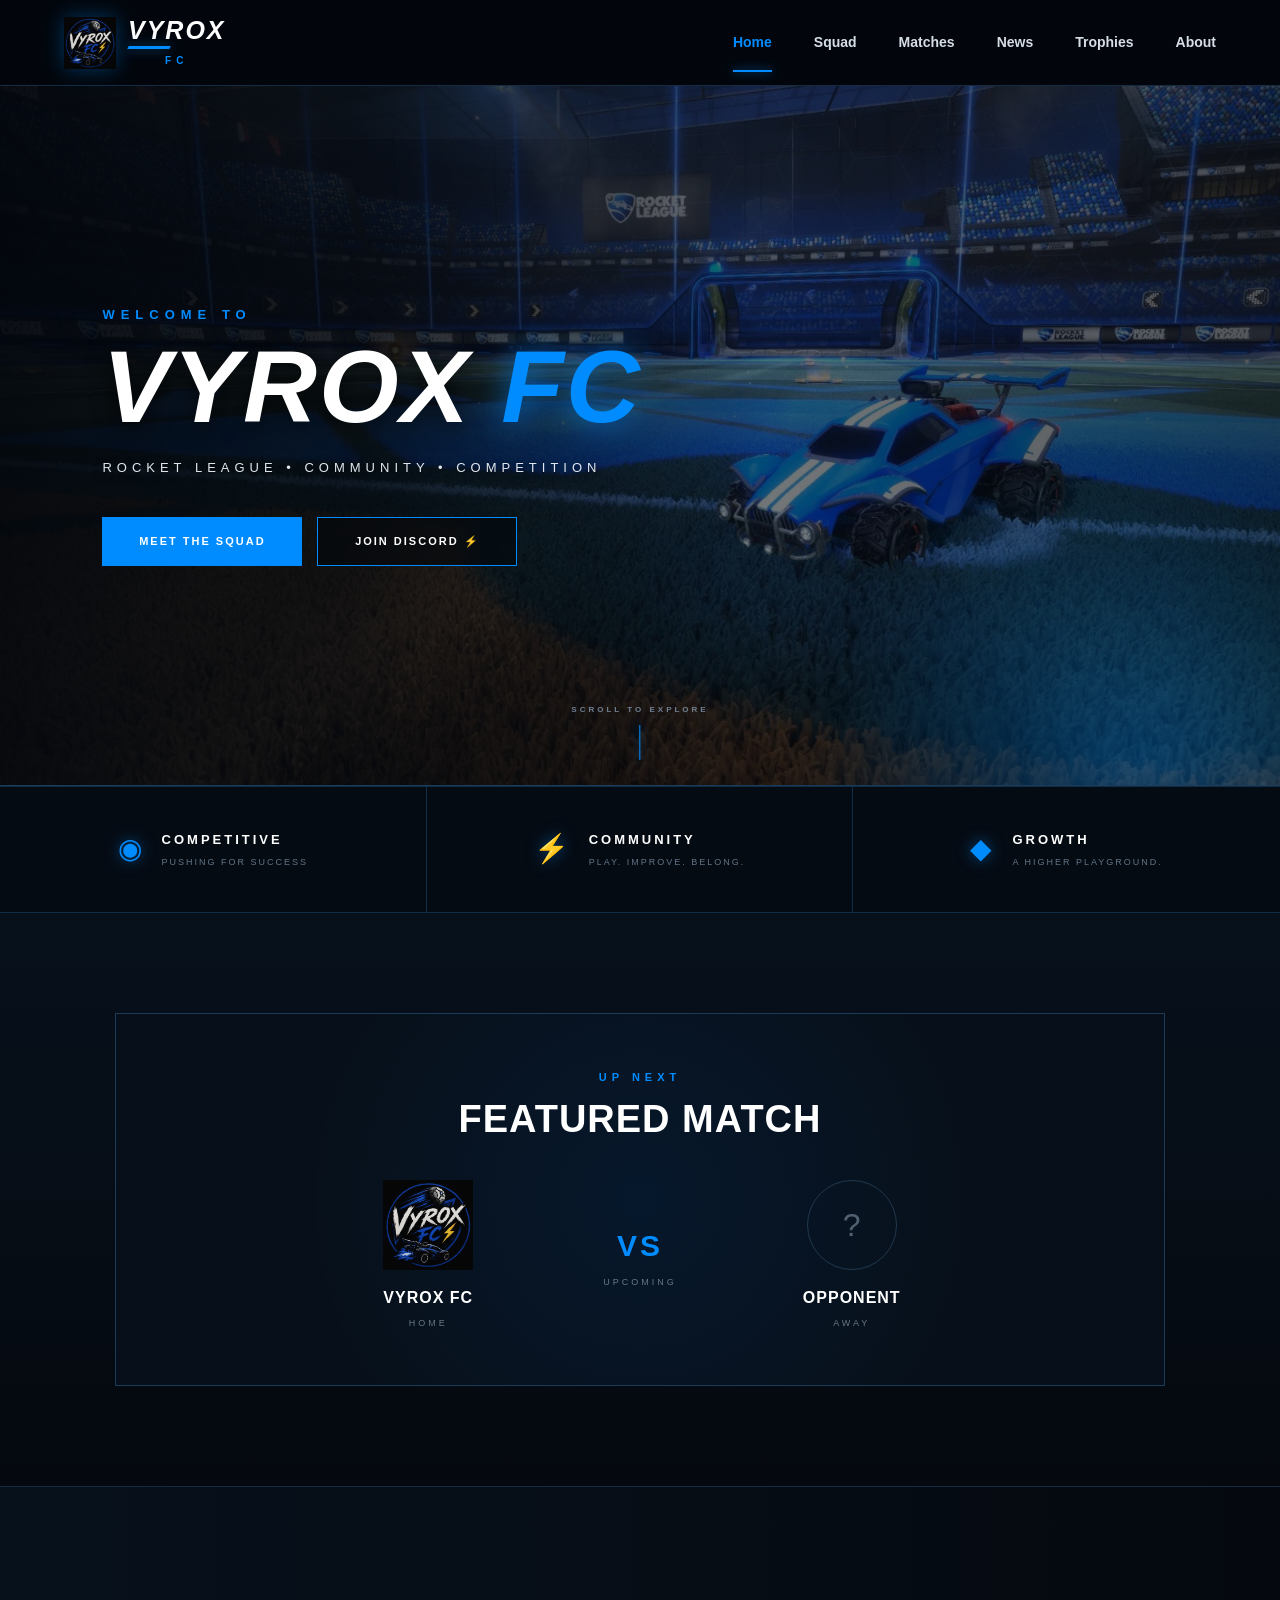
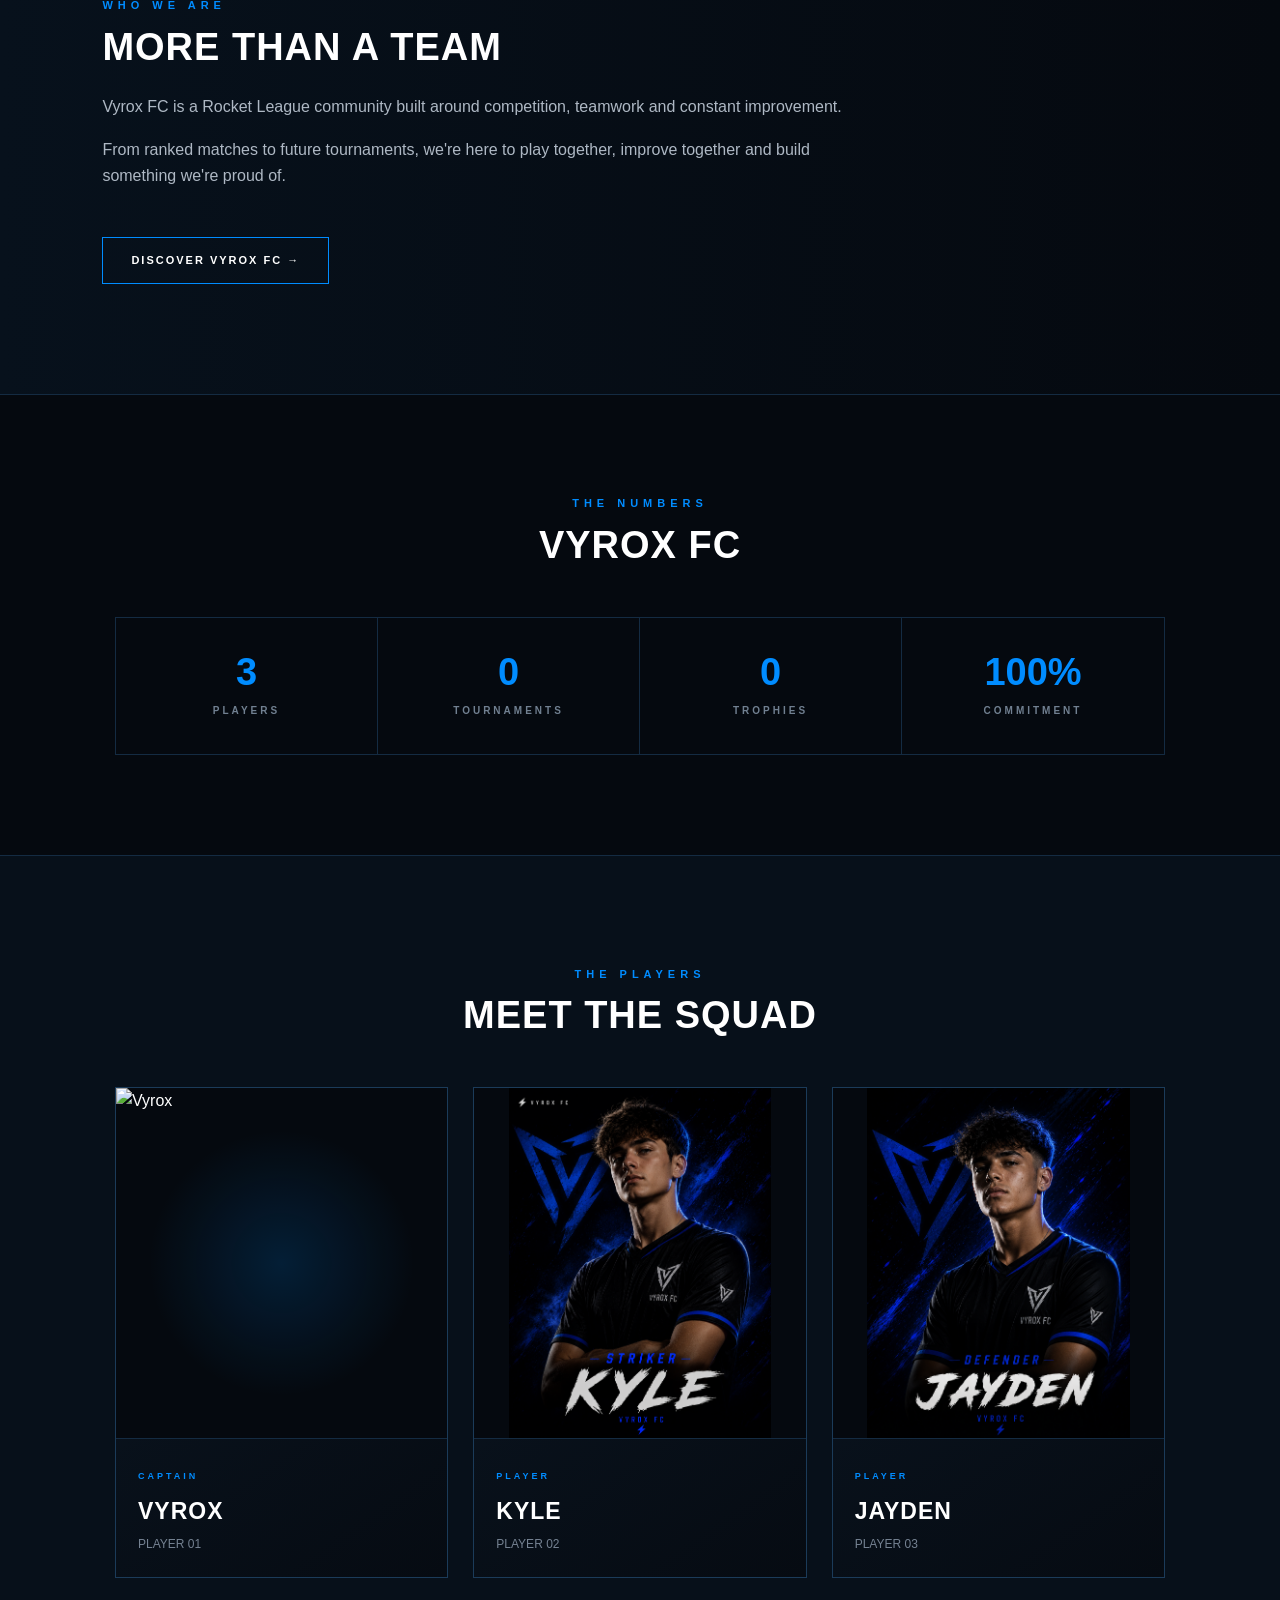
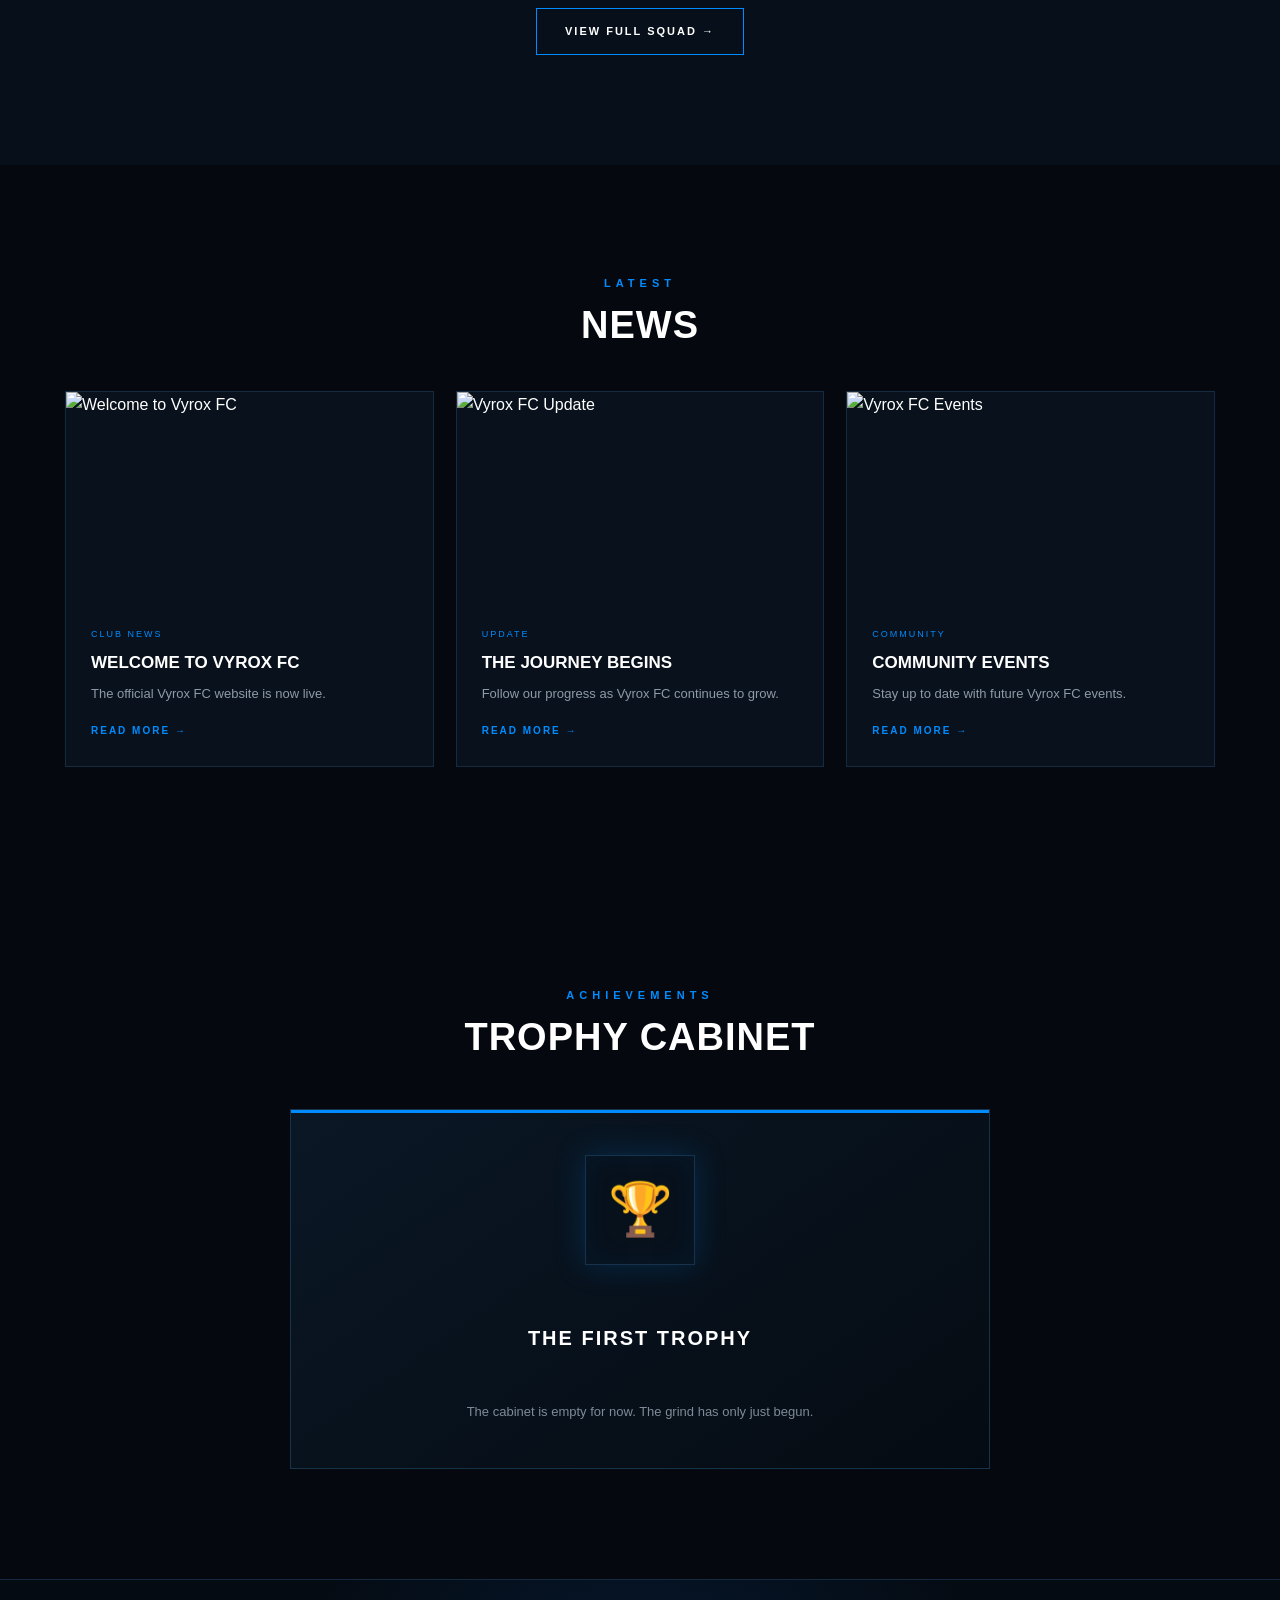
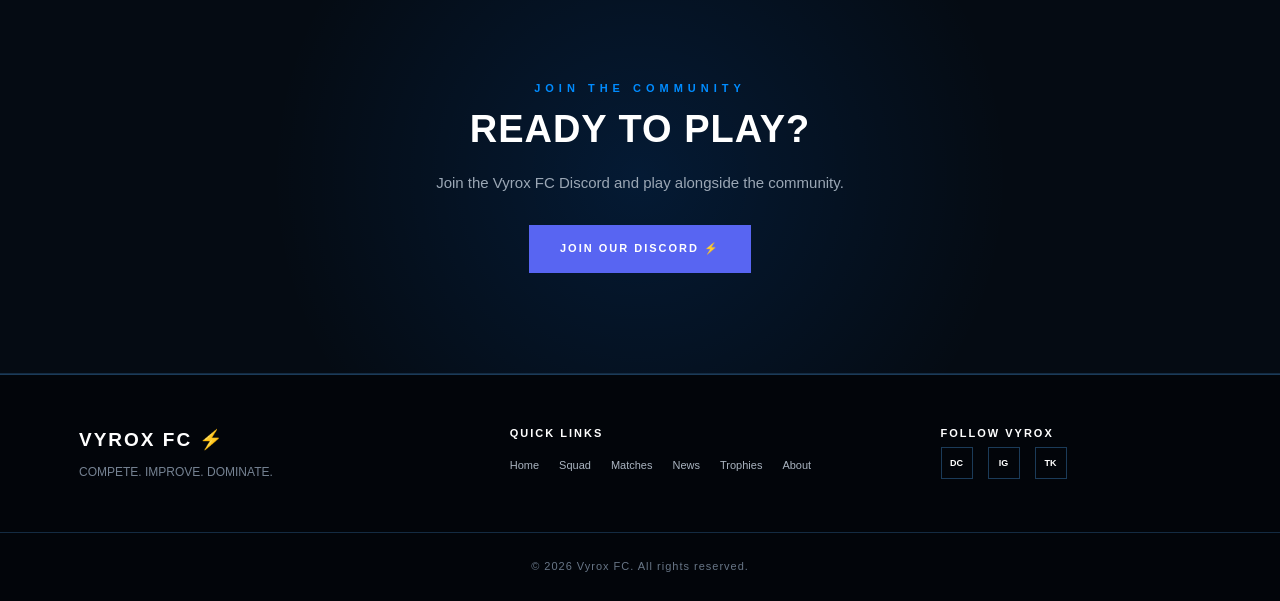
==== commit 0e8050d7: "Update index.html" ====
--- a/index.html
+++ b/index.html
@@ -458,7 +458,7 @@
 
             <div class="player-image">
 
-                <img src="Images/players/kyle.png"
+                <img src="Images/players/Kyle.png"
                     alt="Kyle">
 
             </div>
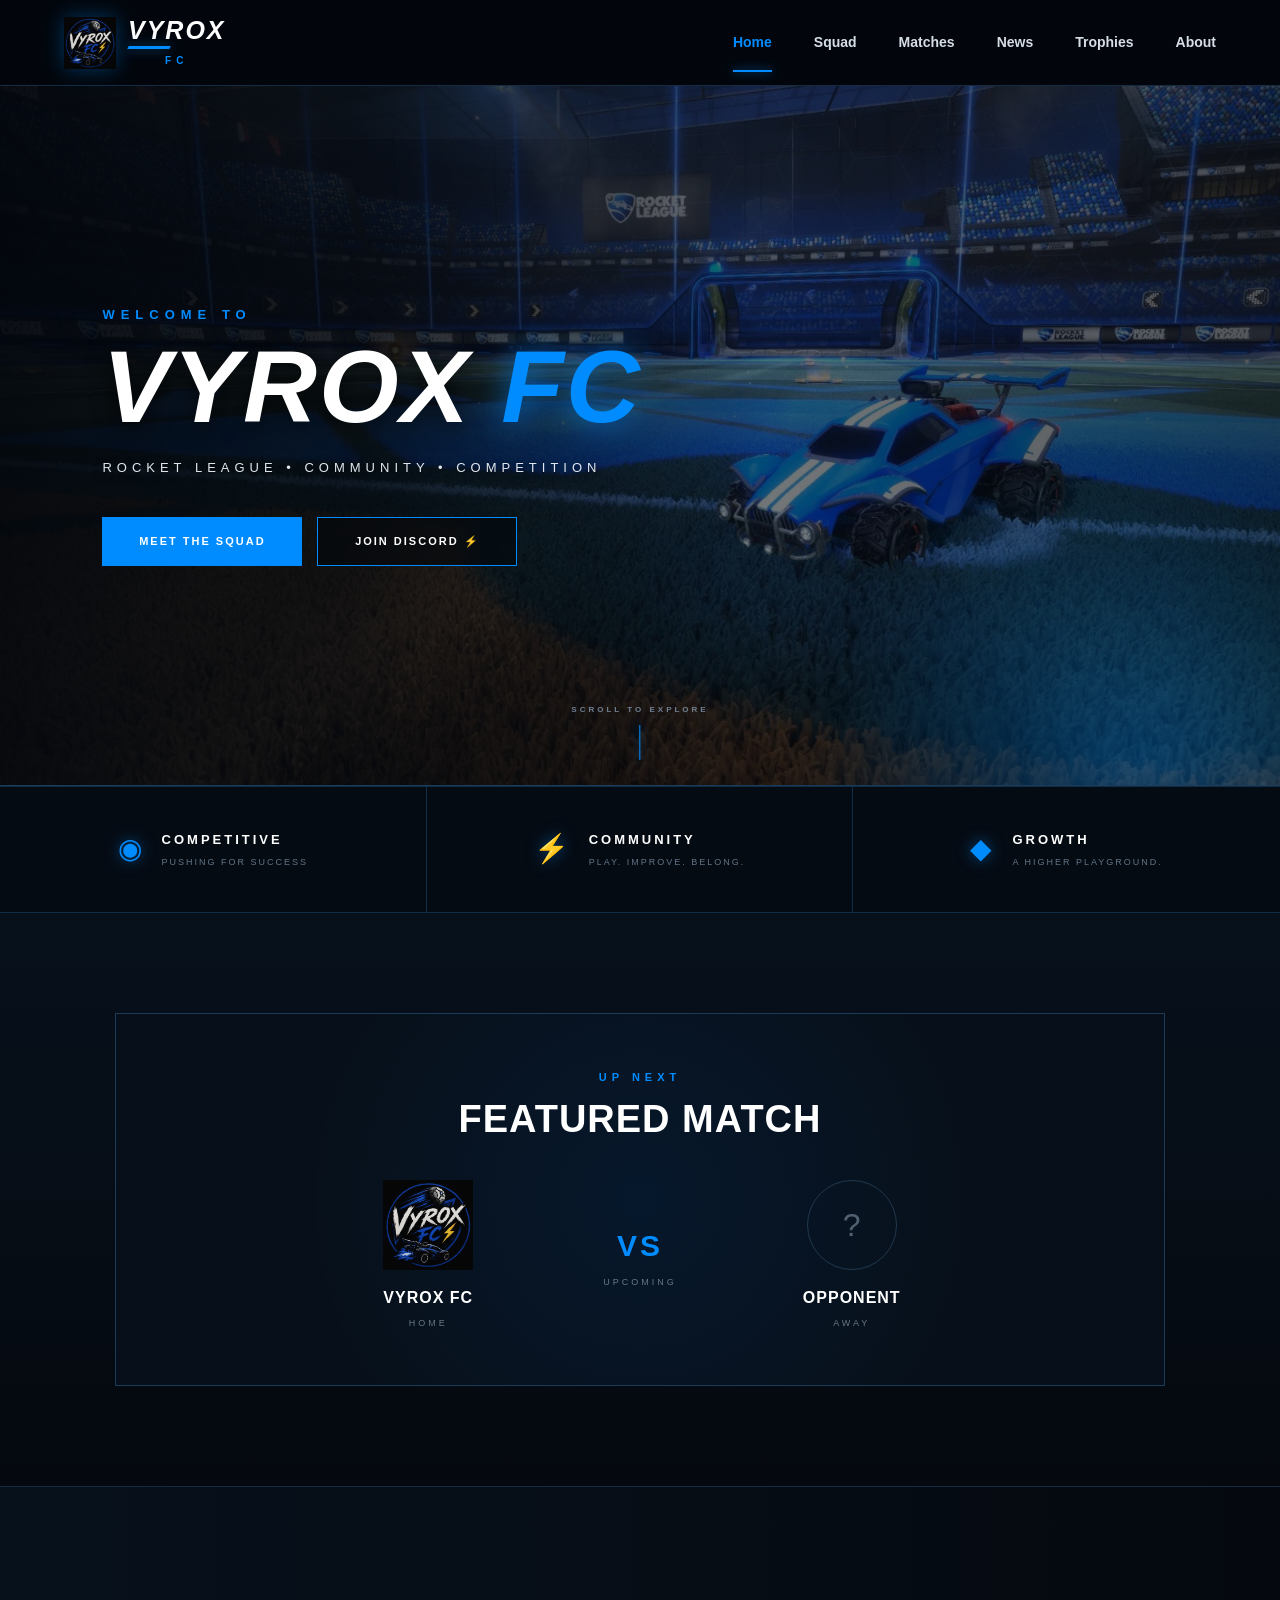
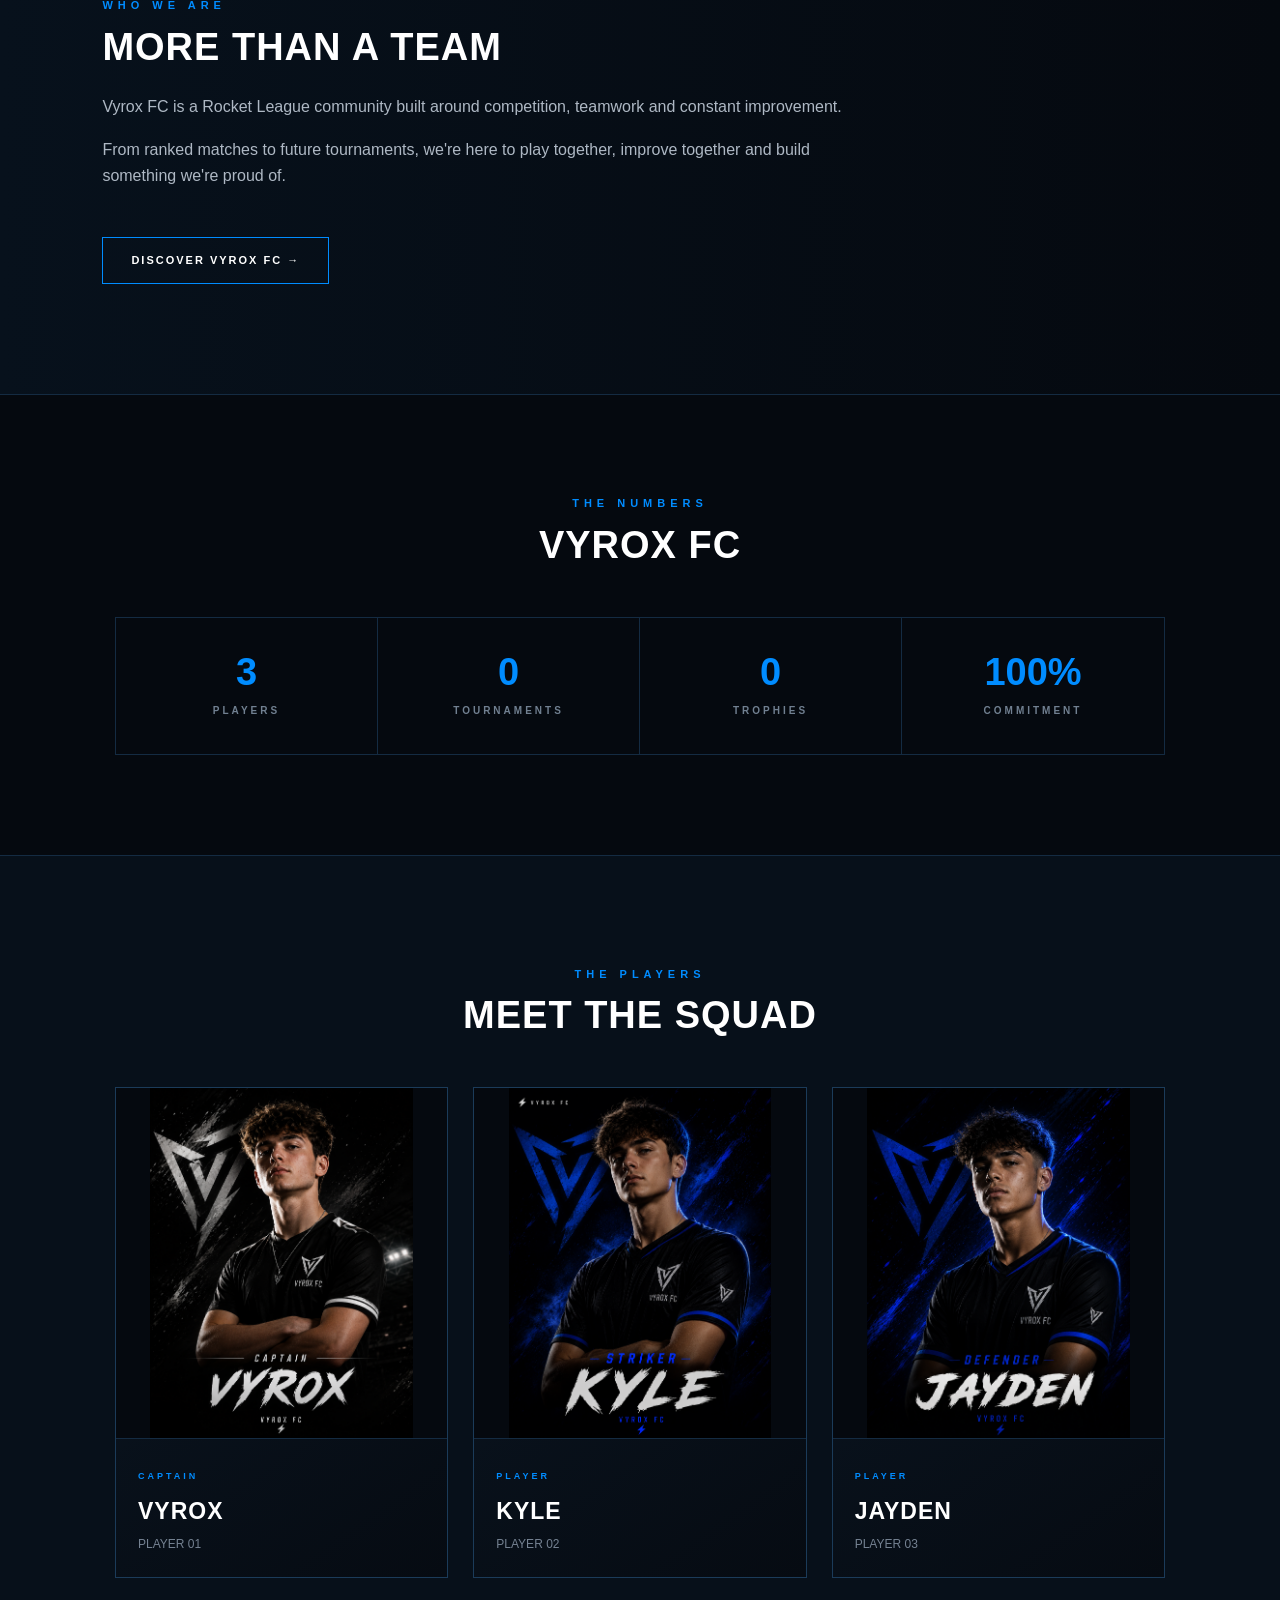
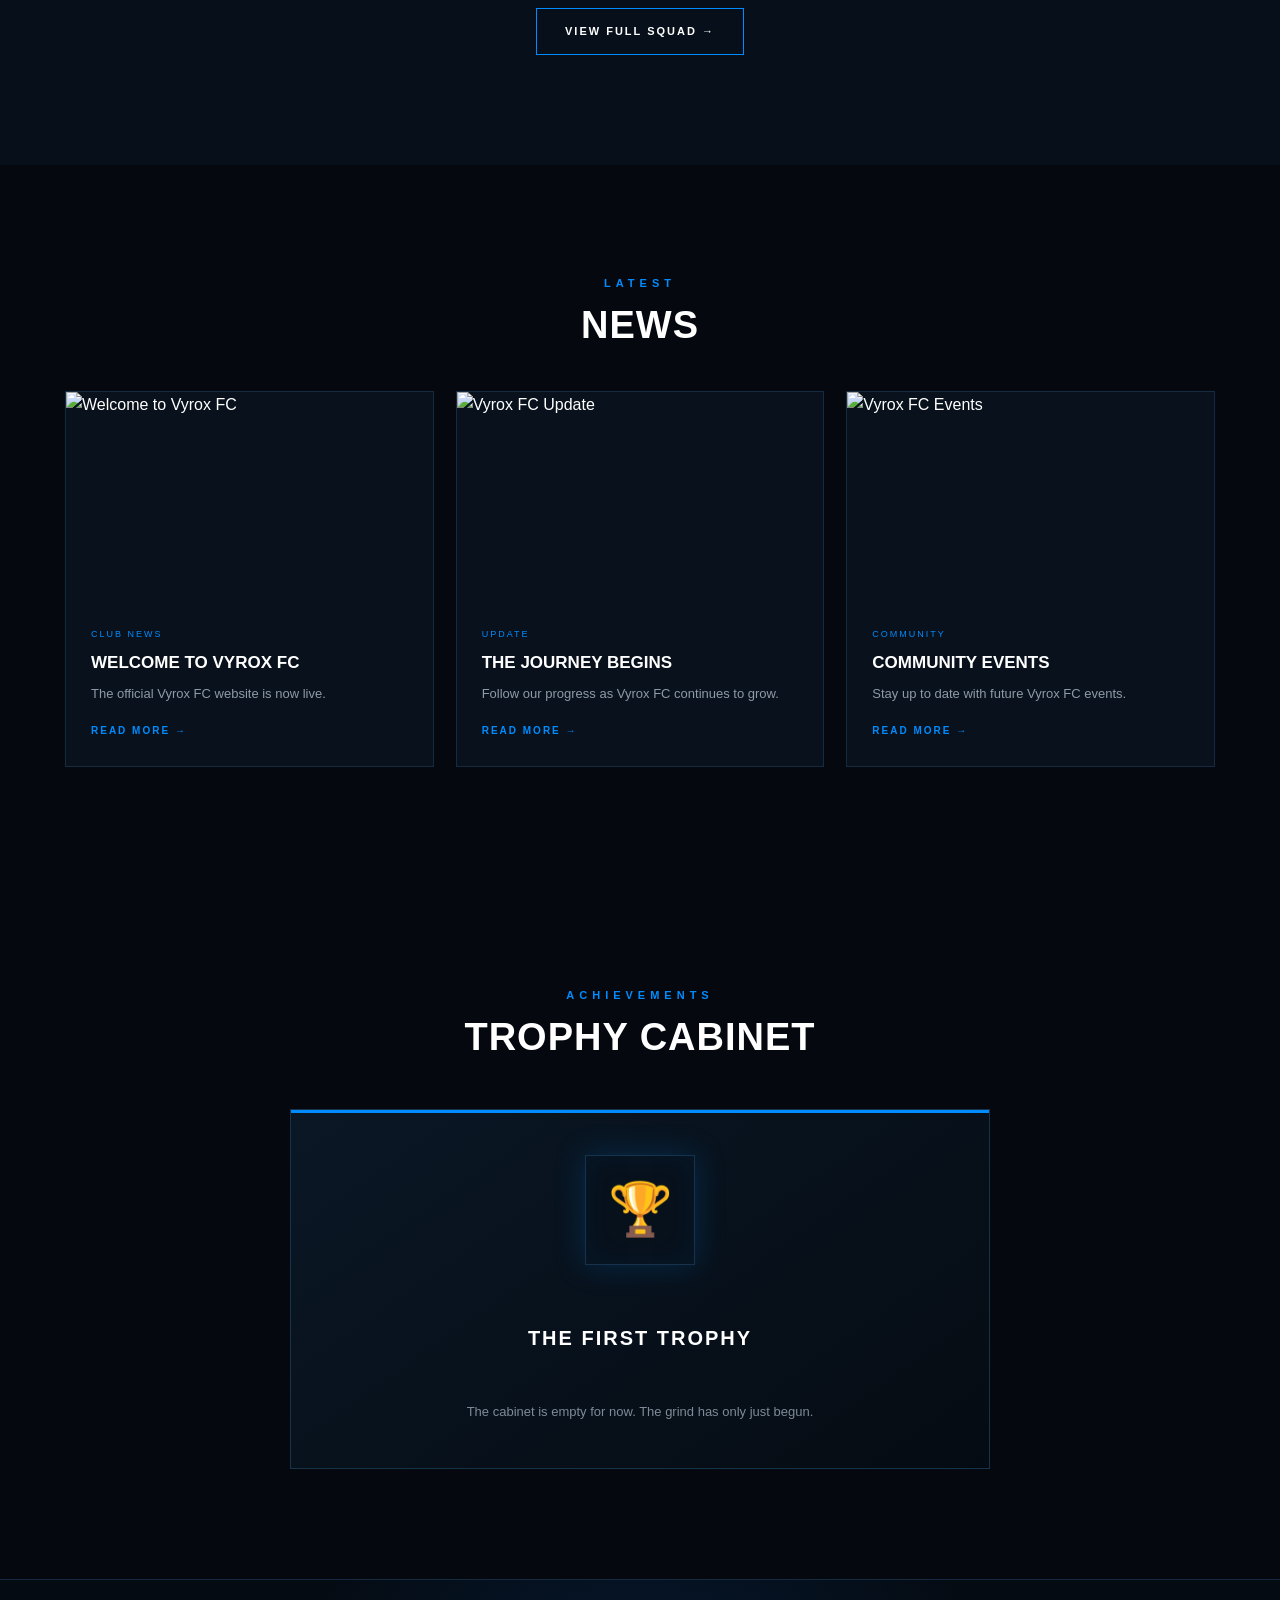
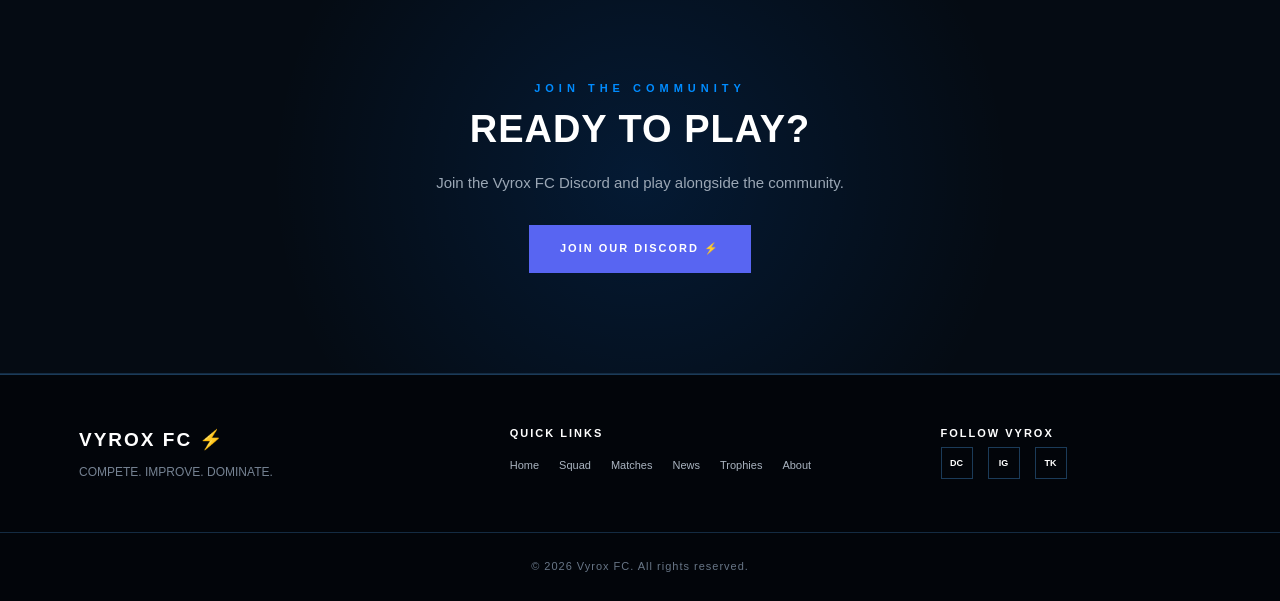
==== commit 58f8f2a6: "Update index.html" ====
--- a/index.html
+++ b/index.html
@@ -430,7 +430,7 @@
 
             <div class="player-image">
 
-                <img src="Images/players/Vyrox.png"
+                <img src="Images/players/vyrox.png"
                     alt="Vyrox">
 
             </div>
